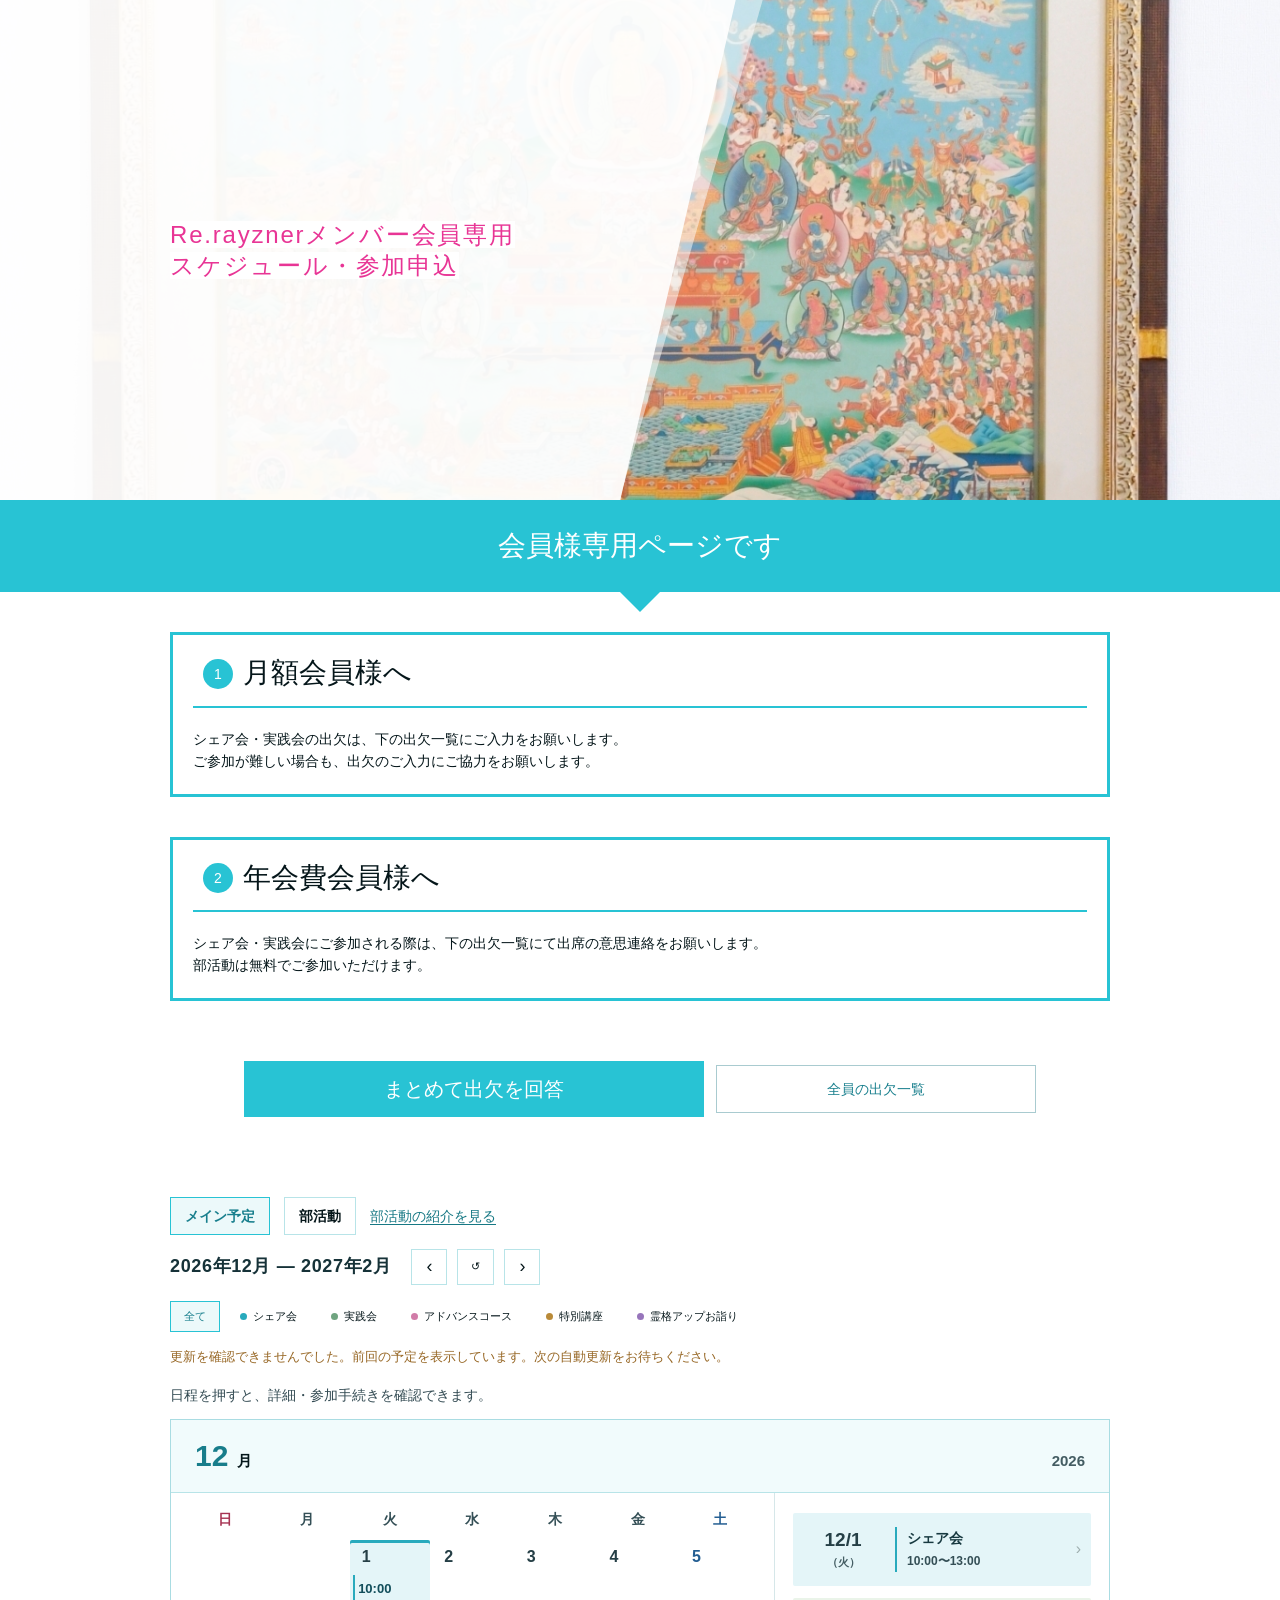
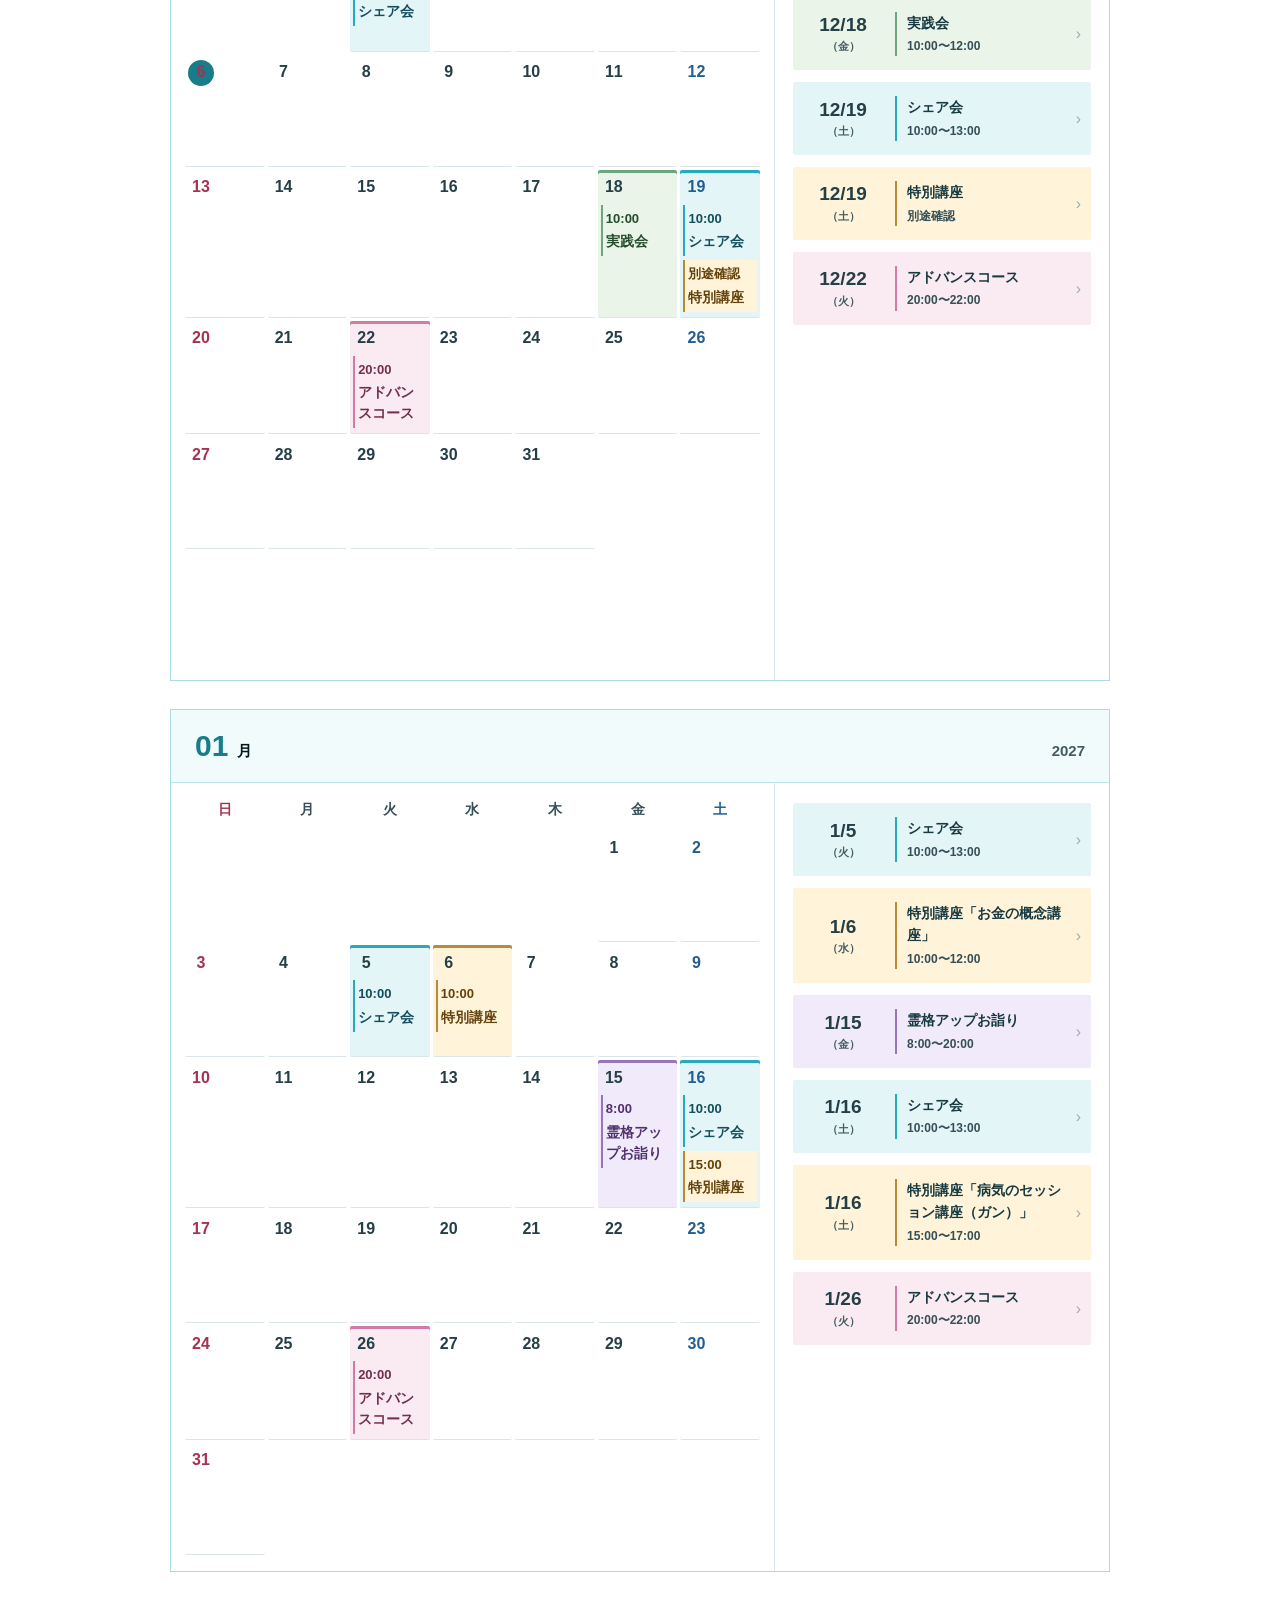
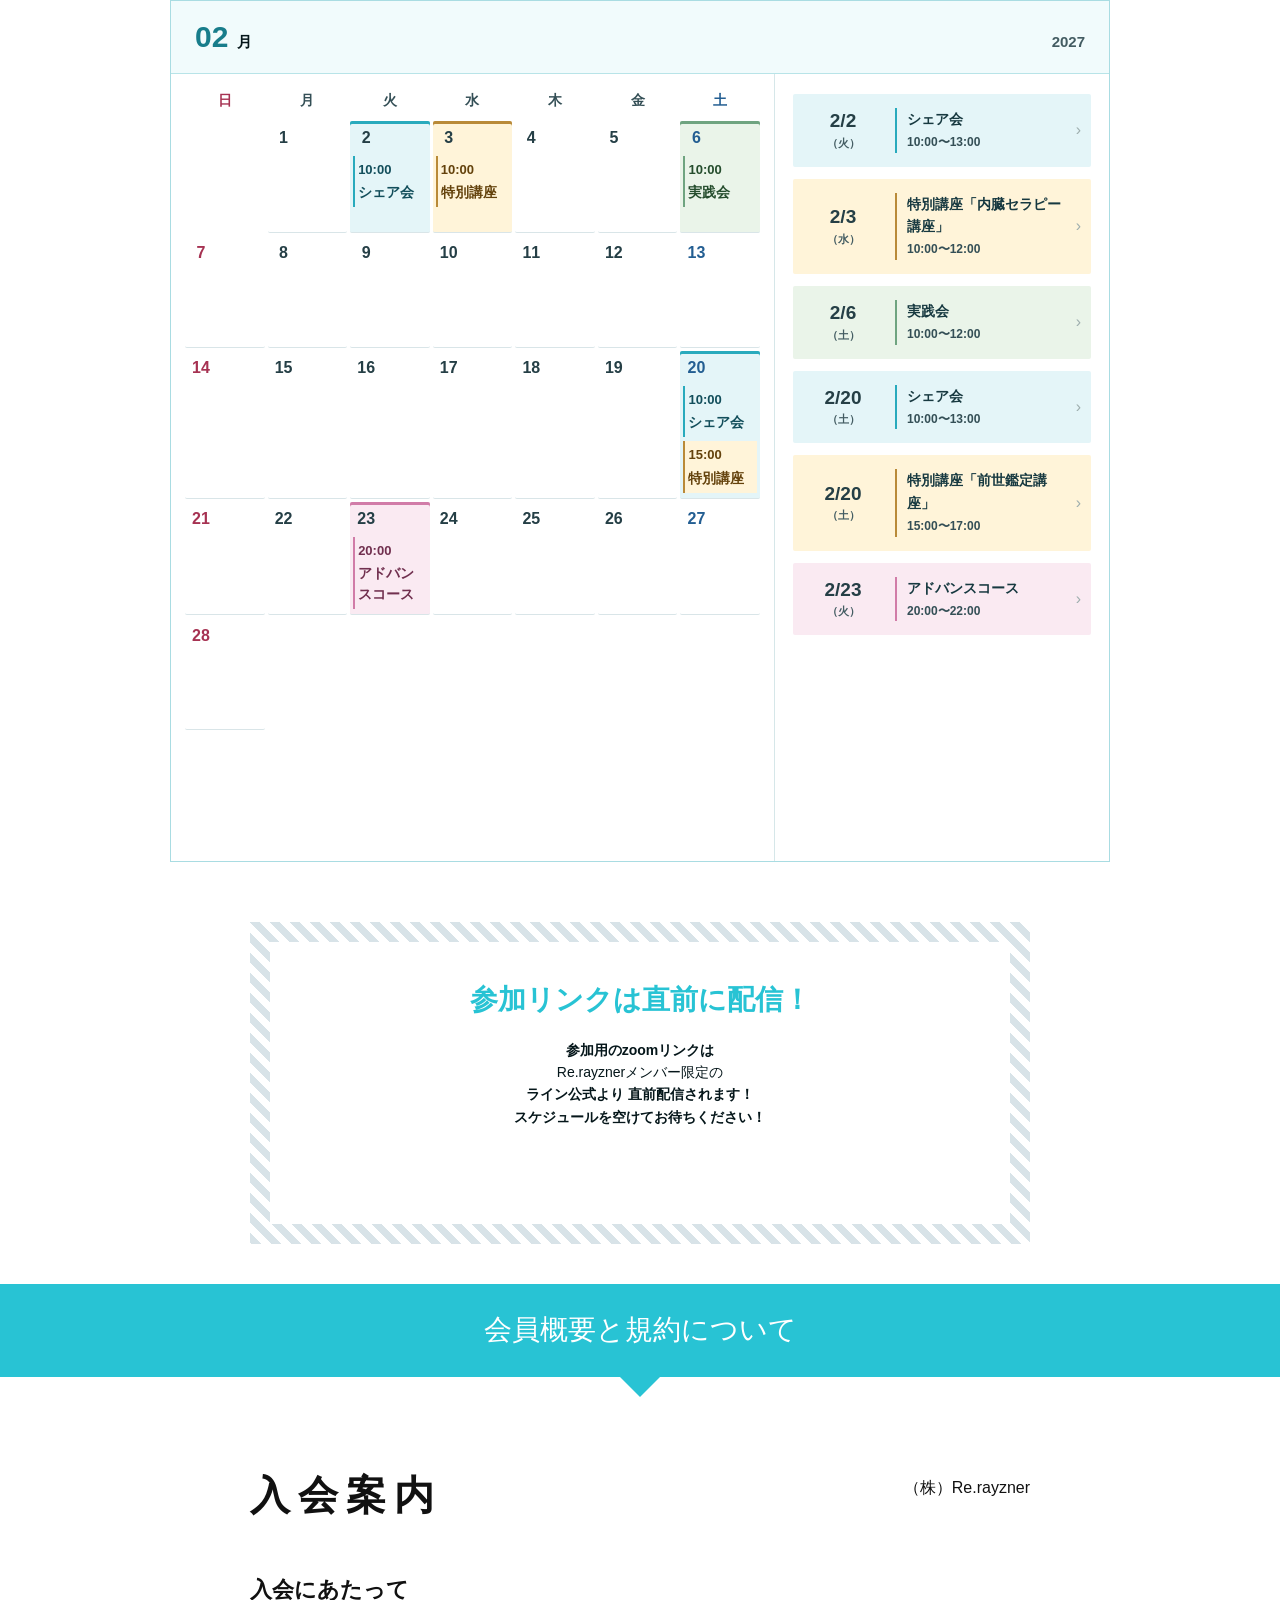
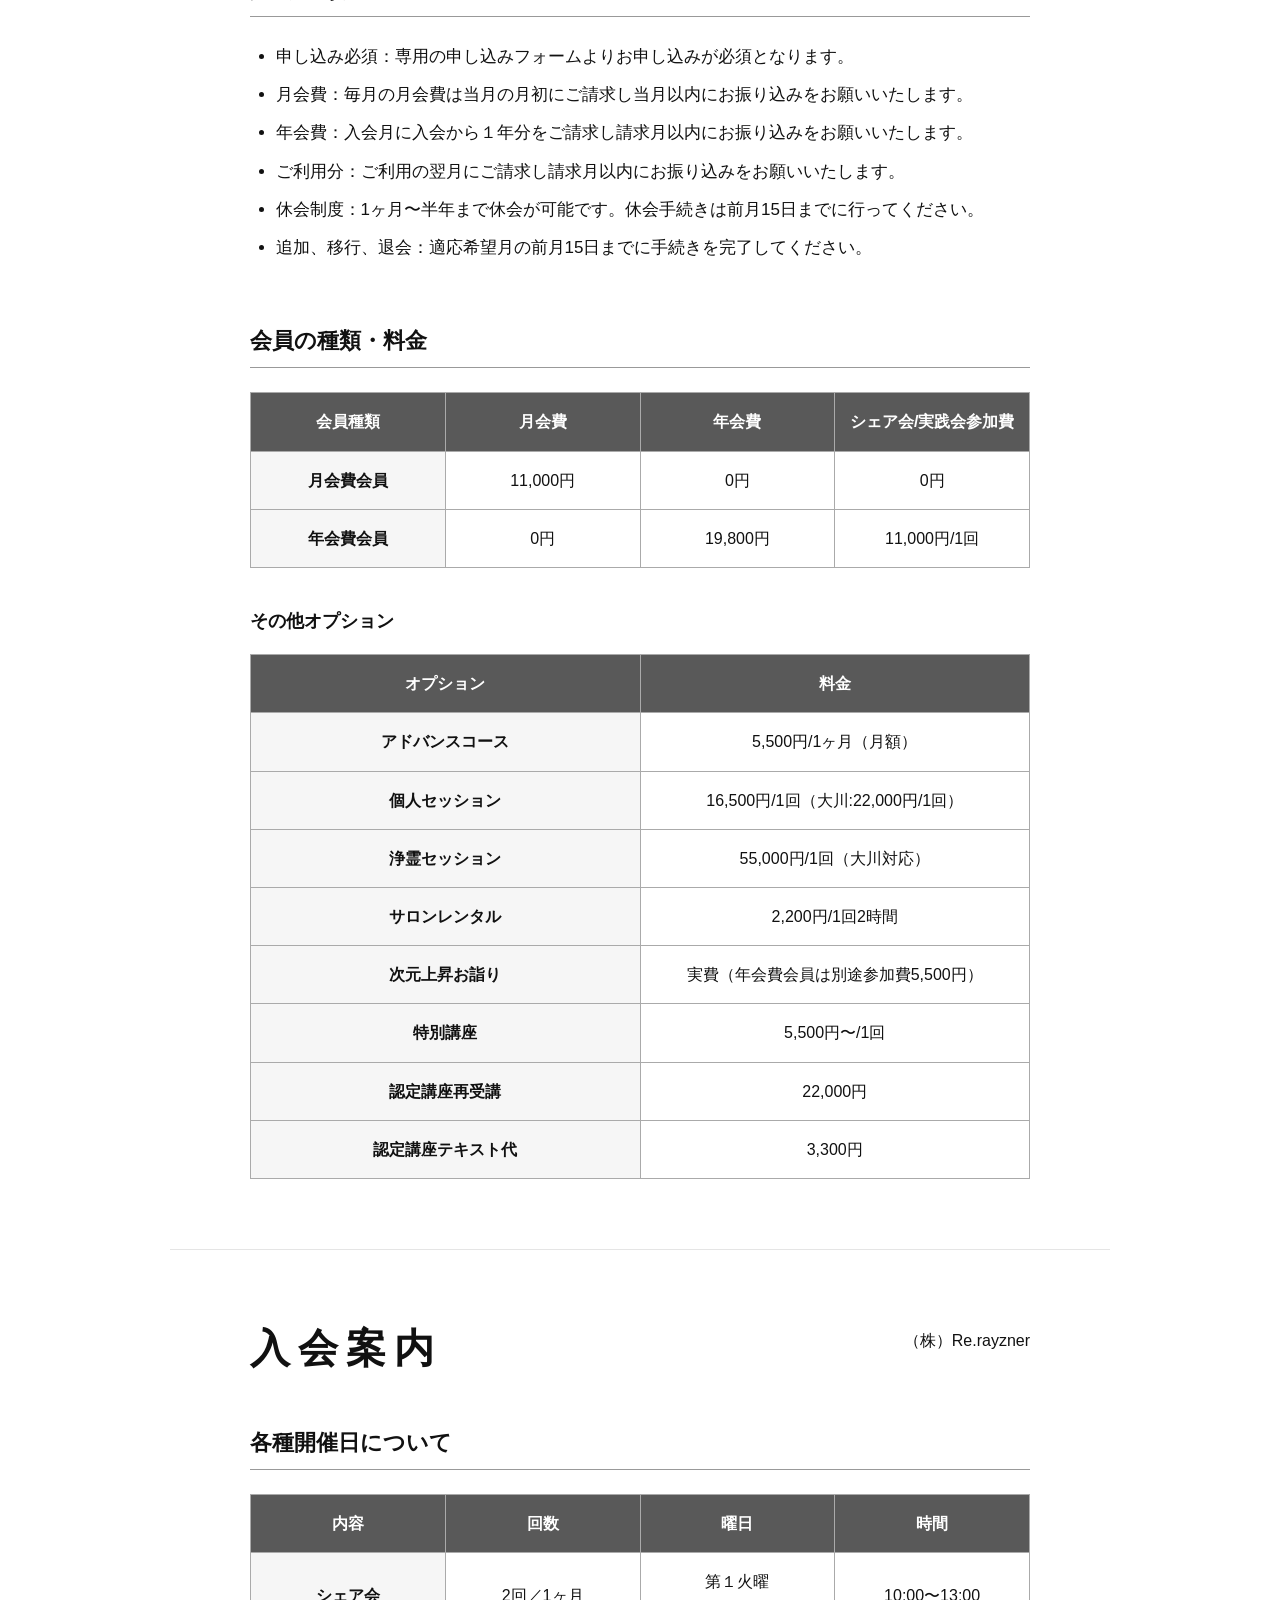
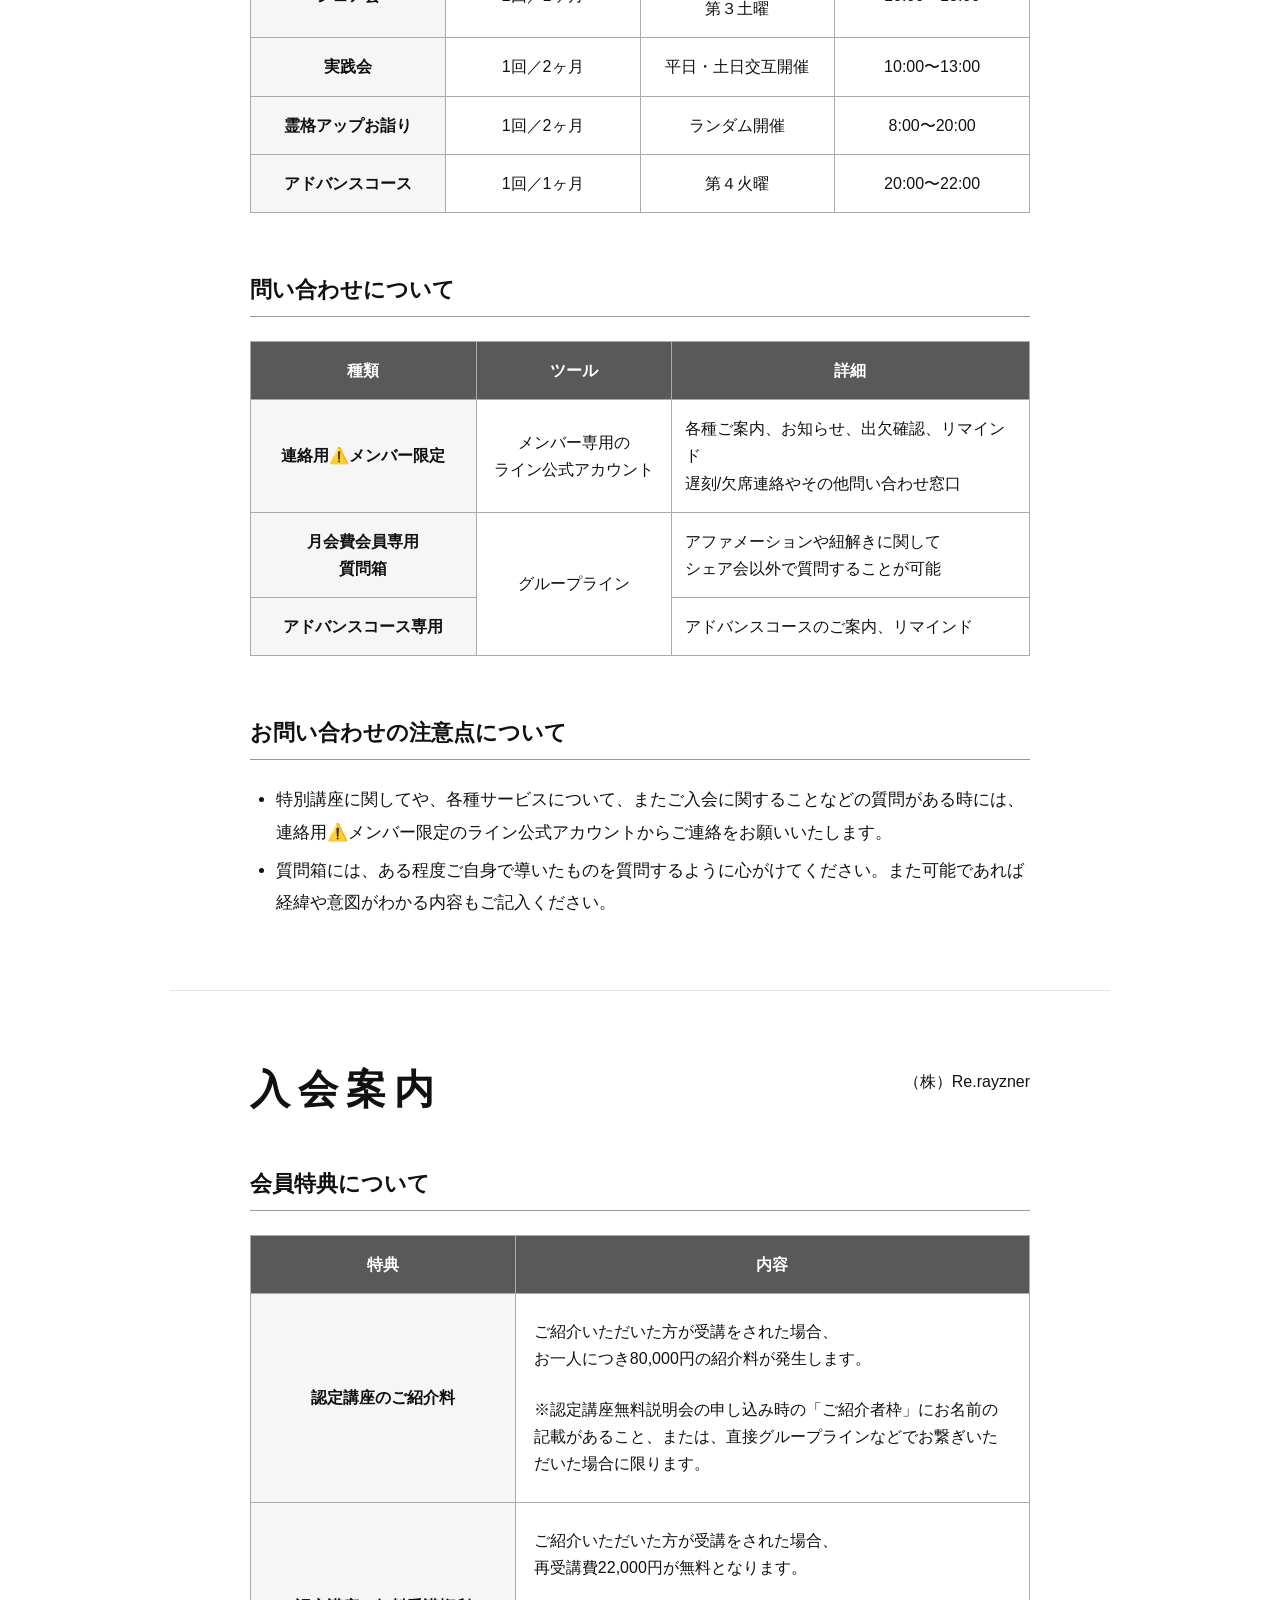
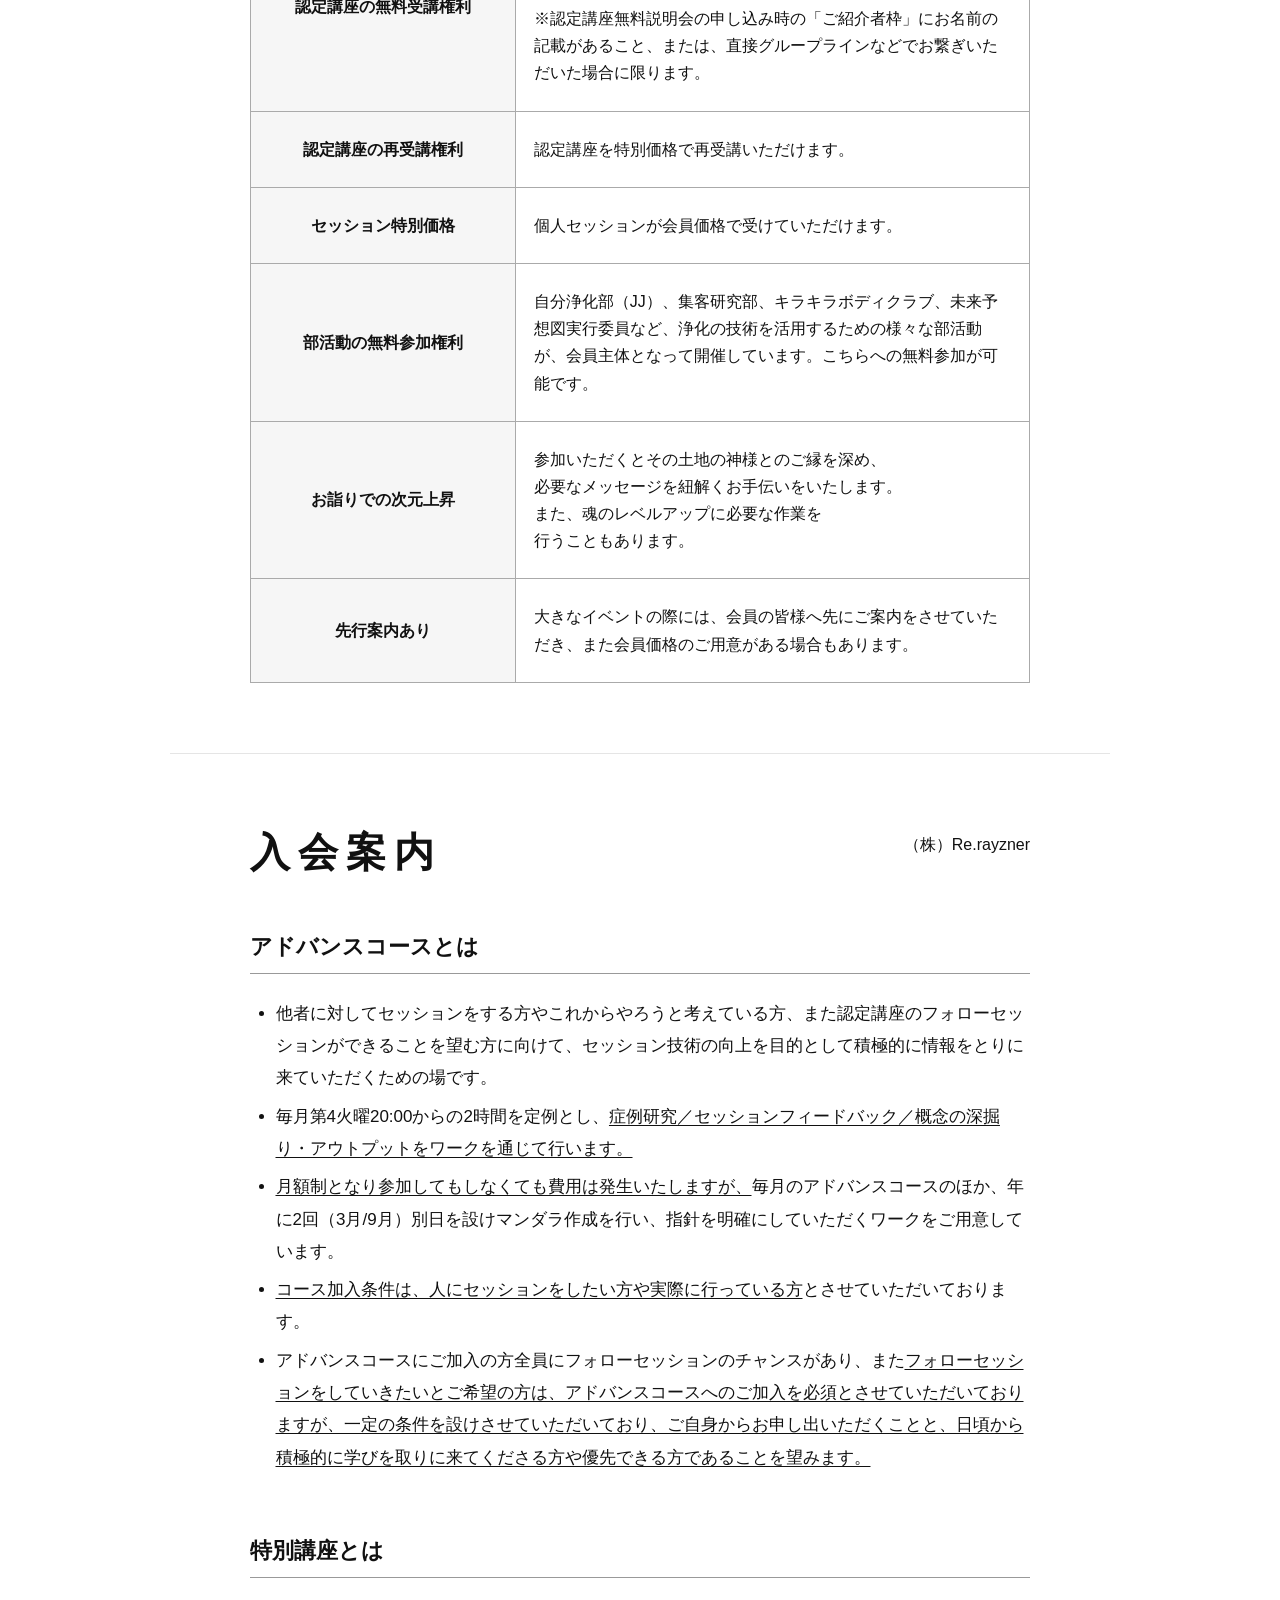
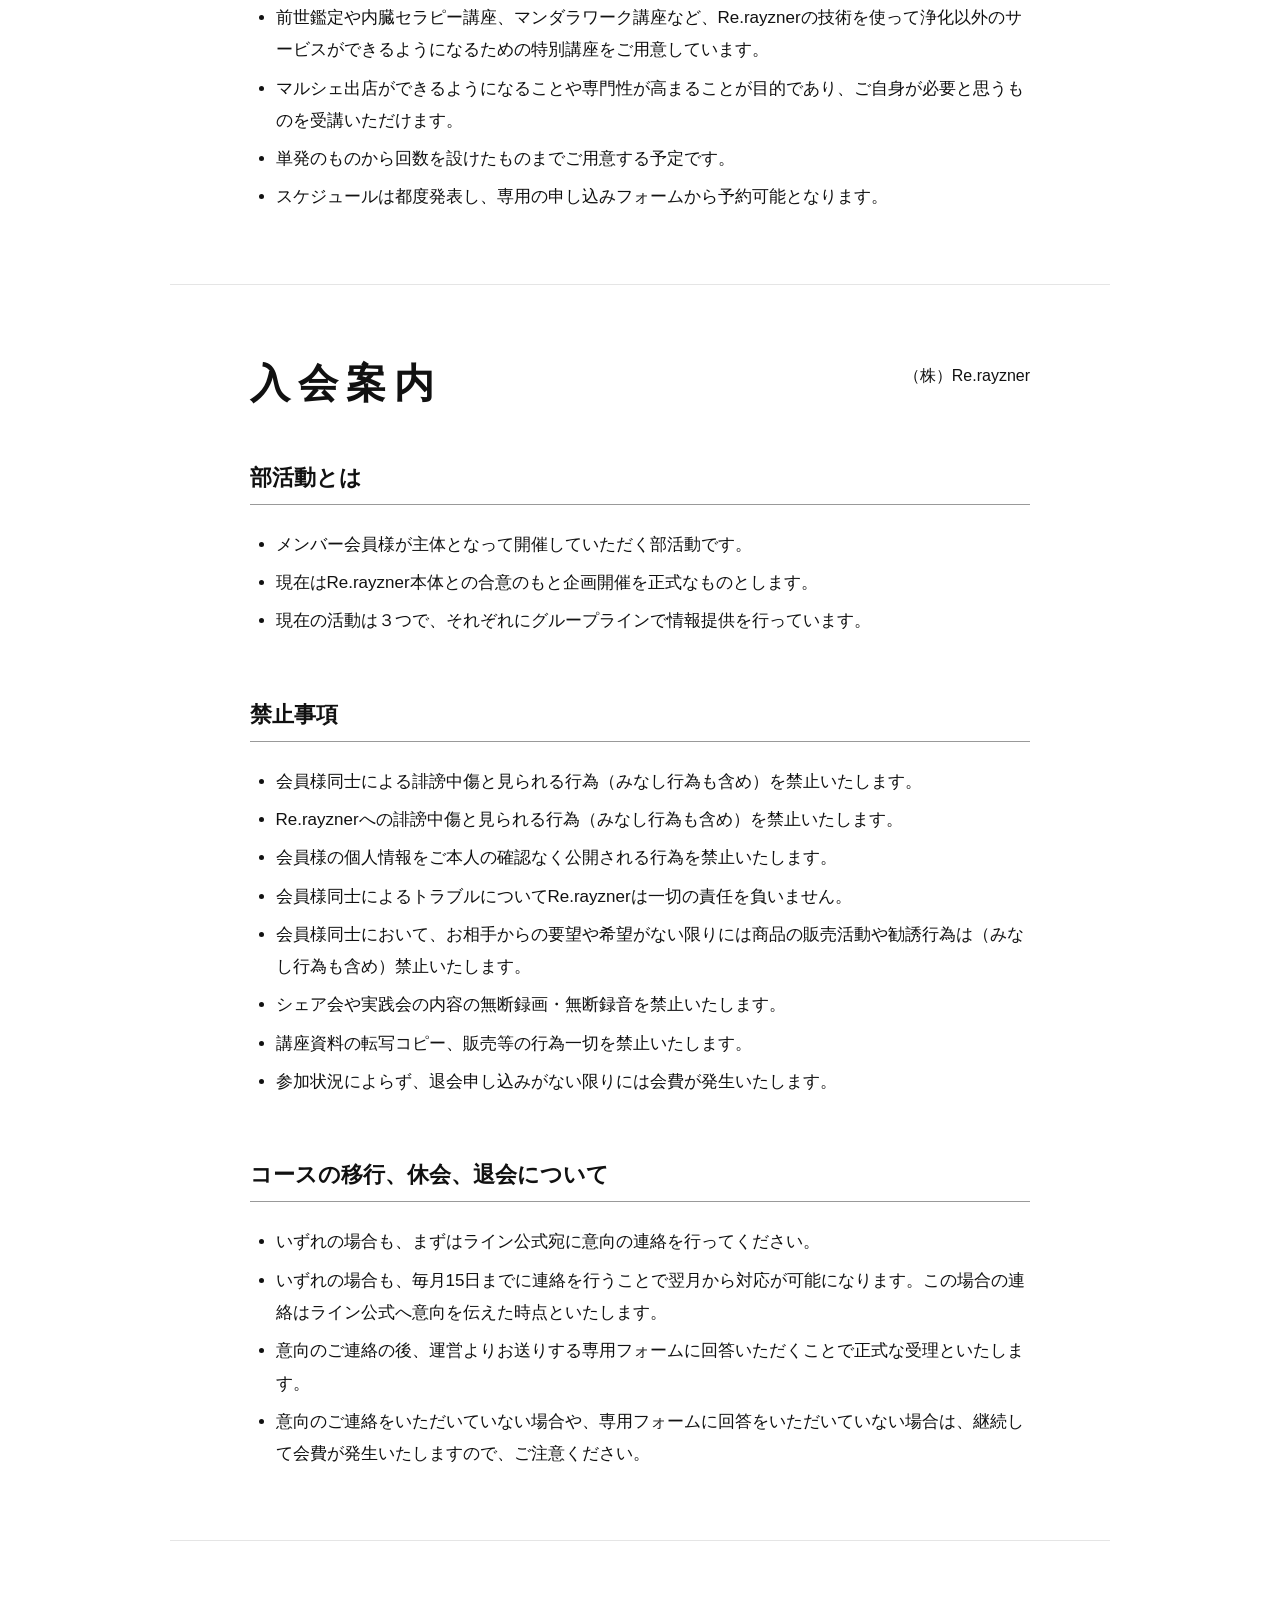
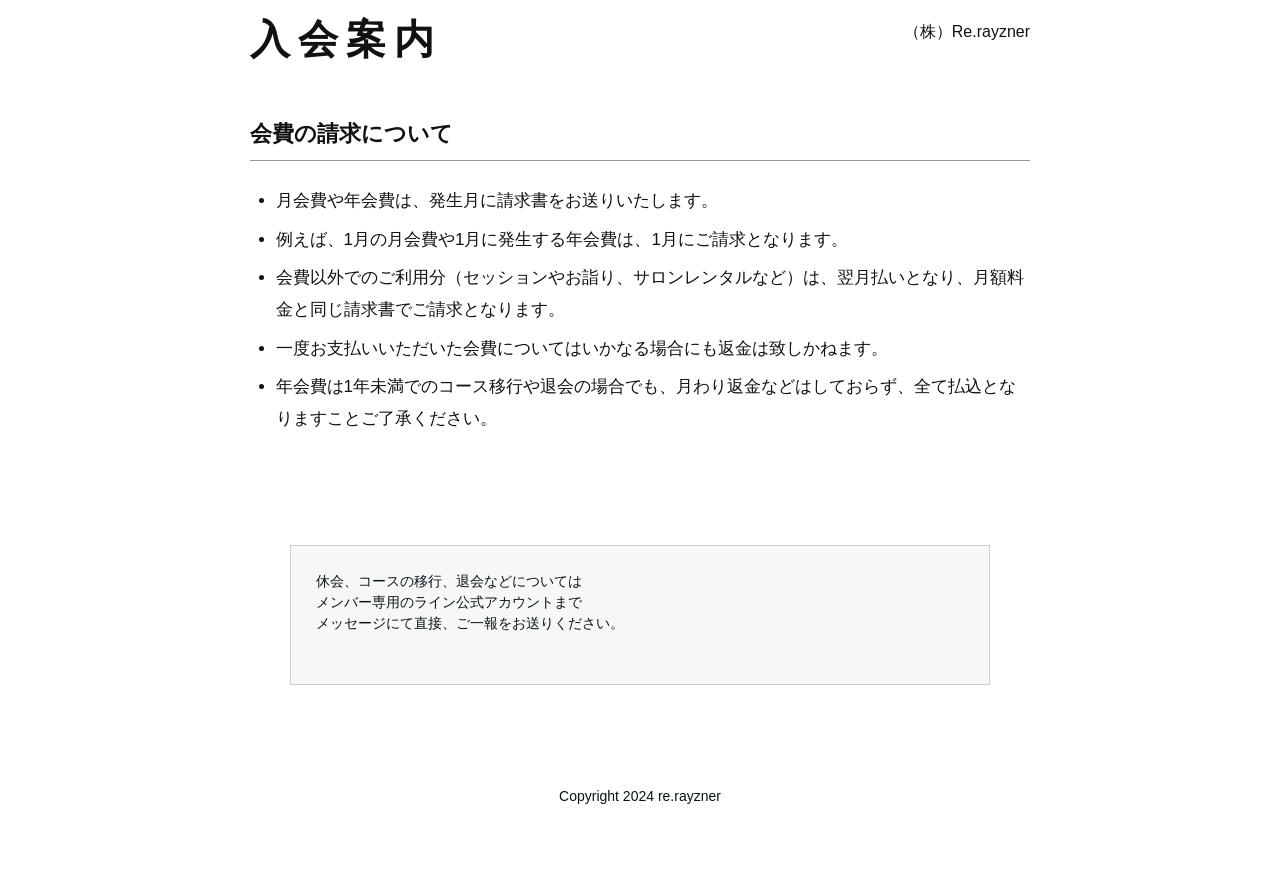
==== index.html @ 94251ae9 "Scope attendance close button to its dialog" ====
<!doctype html>
<html lang="ja">
<head>
<meta charset="utf-8">
<meta name="viewport" content="width=device-width,initial-scale=1">
<meta name="robots" content="noindex,nofollow">
<meta name="referrer" content="no-referrer">
<meta name="description" content="Re.rayznerメンバー会員専用。月間カレンダー、出欠確認、会員概要と規約のご案内。">
<title>Re.rayzner｜スケジュール・参加申込</title>
<link rel="stylesheet" href="style.css?v=20261119-transpose">
<script src="events.js?v=20261119-theme-snapshot" defer></script>
<script src="club-data.js?v=20261109" defer></script>
<script src="calendar.js?v=20261119-actions" defer></script>
<script src="sync.js?v=20261106-sync" defer></script>
<script src="attendance.js?v=20261119-close-fix" defer></script>
<script src="roster.js?v=20261119-transpose" defer></script>
</head>
<body>
<a class="skip-link" href="#calendar">カレンダーへ移動</a>
<header class="hero"><div class="hero-inner"><h1><span>Re.rayznerメンバー会員専用<br>スケジュール・参加申込</span></h1></div></header>
<main>
<section class="heading-band arrow-band"><h2>会員様専用ページです</h2></section>
<section class="instructions content" aria-label="会員種別ごとのご案内">
<article class="instruction"><h3><span class="number">1</span><span>月額会員様へ</span></h3><p>シェア会・実践会の出欠は、下の出欠一覧にご入力をお願いします。<br>ご参加が難しい場合も、出欠のご入力にご協力をお願いします。</p></article>
<article class="instruction"><h3><span class="number">2</span><span>年会費会員様へ</span></h3><p>シェア会・実践会にご参加される際は、下の出欠一覧にて出席の意思連絡をお願いします。<br>部活動は無料でご参加いただけます。</p></article>
</section>
<div class="top-attendance content"><a class="primary primary-large" href="#attendance">まとめて出欠を回答</a><button class="attendance-secondary" id="attendance-roster-open" type="button">全員の出欠一覧</button></div>
<div class="calendar-section content">
<section id="calendar" aria-label="3か月のイベントカレンダー">
<nav class="club-switch" aria-label="予定の種類">
  <button class="filter" type="button" data-schedule-view="main" aria-pressed="true">メイン予定</button>
  <button class="filter" type="button" data-schedule-view="clubs" aria-pressed="false">部活動</button>
  <a href="clubs/">部活動の紹介を見る</a>
</nav>
<p id="club-sync-status" class="club-status" role="status" hidden></p>
<div class="toolbar"><div class="period"><span class="period-label" id="period" aria-live="polite"></span><button class="arrow" id="prev" aria-label="前の3か月">‹</button><button class="reset" id="reset" aria-label="今月に戻る">↺</button><button class="arrow" id="next" aria-label="次の3か月">›</button></div><div class="filters" aria-label="イベントの絞り込み"><button class="filter" data-filter="all" aria-label="すべての予定を表示" aria-pressed="true">全て</button><button class="filter" data-filter="share" aria-pressed="false"><span class="dot" style="--event-color:var(--share)"></span>シェア会</button><button class="filter" data-filter="practice" aria-pressed="false"><span class="dot" style="--event-color:var(--practice)"></span>実践会</button><button class="filter" data-filter="advance" aria-pressed="false"><span class="dot" style="--event-color:var(--advance)"></span>アドバンスコース</button><button class="filter" data-filter="special" aria-pressed="false"><span class="dot" style="--event-color:var(--special)"></span>特別講座</button><button class="filter" data-filter="pilgrimage" aria-pressed="false"><span class="dot" style="--event-color:var(--pilgrimage)"></span>霊格アップお詣り</button></div></div>
<p id="sync-status" class="sync-status" role="status" aria-live="polite" data-state="loading">予定を確認しています…</p>
<p class="calendar-help">日程を押すと、詳細・参加手続きを確認できます。</p><div class="calendars" id="calendars"></div>

</section>
</div>
<dialog class="attendance-modal" id="attendance-roster" aria-labelledby="roster-title">
<header class="attendance-modal-header"><h2 id="roster-title">全員の出欠一覧</h2><button type="button" class="attendance-close" id="roster-close" aria-label="全員の出欠一覧を閉じる">×</button></header>
<div class="roster-content"><p id="roster-status" role="status"></p><p>表示名と出欠は、このページを閲覧する方が確認できます。</p>
<label for="roster-filter">表示する予定</label> <select id="roster-filter"><option value="">すべて</option></select>
<button class="attendance-secondary" id="roster-reload" type="button">最新の一覧に更新</button>
<button class="attendance-secondary" id="roster-answer" type="button">自分の出欠を回答・編集</button>
<p class="roster-legend"><span data-status="参加">○ 参加</span>　<span data-status="不参加">× 不参加</span>　<span data-status="未定">△ 未定</span>　<span data-status="未回答">― 未回答</span></p>
<div class="roster-scroll" tabindex="0" aria-label="出欠一覧。横にスクロールできます"><table id="roster-table"></table></div></div></dialog>
<dialog class="attendance-modal" id="attendance" aria-labelledby="attendance-title">
<header class="attendance-modal-header"><h2 id="attendance-title">出欠連絡</h2><button type="button" class="attendance-close" aria-label="出欠一覧を閉じる">×</button></header>
<section id="attendance-complete" class="attendance-complete" hidden>
<div id="attendance-receipt" class="attendance-receipt">
<span class="attendance-success-icon" aria-hidden="true">✓</span>
<h3 id="attendance-receipt-title" tabindex="-1">回答を保存しました</h3>
<p id="attendance-receipt-count" role="status"></p>
<button class="primary" id="attendance-done" type="button">閉じる</button>
<button class="attendance-secondary" id="attendance-review" type="button">保存した予定を確認</button>
</div>
<div id="attendance-saved-review" class="attendance-saved-review" hidden>
<h3 id="attendance-review-title" tabindex="-1">保存した予定</h3>
<div id="attendance-saved-events"></div>
<div class="attendance-review-actions"><button class="attendance-secondary" id="attendance-review-back" type="button">完了画面に戻る</button><button class="primary" id="attendance-review-close" type="button">閉じる</button></div>
</div>
</section>
<div class="attendance-scroll"><div class="callout-inner attendance-inner">
<p>シェア会・実践会の参加費<br>【月額会員様】無料<br>【年会費会員様】11,000円</p>
<p id="attendance-status" class="attendance-status" role="status" aria-live="polite">出欠の一覧を確認しています…</p>
<form id="attendance-form" hidden>
<label class="attendance-name-label" for="attendance-name">お名前</label><input id="attendance-name" name="name" type="text" maxlength="80" autocomplete="name" required>
<div class="attendance-save-bar"><button class="primary" id="attendance-save" type="submit" disabled>まとめて保存</button><p id="attendance-save-feedback" class="attendance-save-feedback" role="alert" hidden></p></div>
<div id="attendance-events"></div>
</form>
<button class="attendance-text-button" id="attendance-reload" type="button">最新の回答を再読込</button>
<div id="attendance-tools" hidden><p class="attendance-note">この端末で回答を変更できます。別の端末では回答変更用リンクをご利用ください。</p><button class="attendance-text-button" id="attendance-copy-link" type="button">回答変更用リンクをコピー</button><input id="attendance-edit-link" class="attendance-edit-link" type="text" aria-label="ご本人用の回答変更用リンク" readonly hidden></div>
</div></div></dialog>
<section class="callout-section"><div class="stripe-frame"><div class="callout-inner"><h2>参加リンクは直前に配信！</h2><p><strong>参加用のzoomリンクは</strong><br>Re.rayznerメンバー限定の<br><strong>ライン公式より 直前配信されます！</strong><br><strong>スケジュールを空けてお待ちください！</strong></p></div></div></section>
<section class="heading-band arrow-band" id="membership"><h2>会員概要と規約について</h2></section>
<section class="documents content" aria-label="会員概要と規約">
<article class="membership-document" aria-labelledby="doc-1-title">
<header class="document-header"><h2 id="doc-1-title">入会案内</h2><p>（株）Re.rayzner</p></header>
<section><h3>入会にあたって</h3><ul>
<li>申し込み必須：専用の申し込みフォームよりお申し込みが必須となります。</li>
<li>月会費：毎月の月会費は当月の月初にご請求し当月以内にお振り込みをお願いいたします。</li>
<li>年会費：入会月に入会から１年分をご請求し請求月以内にお振り込みをお願いいたします。</li>
<li>ご利用分：ご利用の翌月にご請求し請求月以内にお振り込みをお願いいたします。</li>
<li>休会制度：1ヶ月〜半年まで休会が可能です。休会手続きは前月15日までに行ってください。</li>
<li>追加、移行、退会：適応希望月の前月15日までに手続きを完了してください。</li>
</ul></section>
<section><h3>会員の種類・料金</h3>
<table class="membership-table fee-table"><thead><tr><th scope="col">会員種類</th><th scope="col">月会費</th><th scope="col">年会費</th><th scope="col">シェア会/実践会参加費</th></tr></thead><tbody>
<tr><th scope="row">月会費会員</th><td>11,000円</td><td>0円</td><td>0円</td></tr>
<tr><th scope="row">年会費会員</th><td>0円</td><td>19,800円</td><td>11,000円/1回</td></tr>
</tbody></table>
<h4>その他オプション</h4>
<table class="membership-table"><thead><tr><th scope="col">オプション</th><th scope="col">料金</th></tr></thead><tbody>
<tr><th scope="row">アドバンスコース</th><td>5,500円/1ヶ月（月額）</td></tr>
<tr><th scope="row">個人セッション</th><td>16,500円/1回（大川:22,000円/1回）</td></tr>
<tr><th scope="row">浄霊セッション</th><td>55,000円/1回（大川対応）</td></tr>
<tr><th scope="row">サロンレンタル</th><td>2,200円/1回2時間</td></tr>
<tr><th scope="row">次元上昇お詣り</th><td>実費（年会費会員は別途参加費5,500円）</td></tr>
<tr><th scope="row">特別講座</th><td>5,500円〜/1回</td></tr>
<tr><th scope="row">認定講座再受講</th><td>22,000円</td></tr>
<tr><th scope="row">認定講座テキスト代</th><td>3,300円</td></tr>
</tbody></table></section>
</article>
<article class="membership-document" aria-labelledby="doc-2-title">
<header class="document-header"><h2 id="doc-2-title">入会案内</h2><p>（株）Re.rayzner</p></header>
<section><h3>各種開催日について</h3>
<table class="membership-table schedule-table"><thead><tr><th scope="col">内容</th><th scope="col">回数</th><th scope="col">曜日</th><th scope="col">時間</th></tr></thead><tbody>
<tr><th scope="row">シェア会</th><td>2回／1ヶ月</td><td>第１火曜<br>第３土曜</td><td>10:00〜13:00</td></tr>
<tr><th scope="row">実践会</th><td>1回／2ヶ月</td><td>平日・土日交互開催</td><td>10:00〜13:00</td></tr>
<tr><th scope="row">霊格アップお詣り</th><td>1回／2ヶ月</td><td>ランダム開催</td><td>8:00〜20:00</td></tr>
<tr><th scope="row">アドバンスコース</th><td>1回／1ヶ月</td><td>第４火曜</td><td>20:00〜22:00</td></tr>
</tbody></table></section>
<section><h3>問い合わせについて</h3>
<table class="membership-table contact-table"><thead><tr><th scope="col">種類</th><th scope="col">ツール</th><th scope="col">詳細</th></tr></thead><tbody>
<tr><th scope="row">連絡用⚠️メンバー限定</th><td>メンバー専用の<br>ライン公式アカウント</td><td>各種ご案内、お知らせ、出欠確認、リマインド<br>遅刻/欠席連絡やその他問い合わせ窓口</td></tr>
<tr><th scope="row">月会費会員専用<br>質問箱</th><td rowspan="2">グループライン</td><td>アファメーションや紐解きに関して<br>シェア会以外で質問することが可能</td></tr>
<tr><th scope="row">アドバンスコース専用</th><td>アドバンスコースのご案内、リマインド</td></tr>
</tbody></table></section>
<section><h3>お問い合わせの注意点について</h3><ul>
<li>特別講座に関してや、各種サービスについて、またご入会に関することなどの質問がある時には、連絡用⚠️メンバー限定のライン公式アカウントからご連絡をお願いいたします。</li>
<li>質問箱には、ある程度ご自身で導いたものを質問するように心がけてください。また可能であれば経緯や意図がわかる内容もご記入ください。</li>
</ul></section>
</article>
<article class="membership-document" aria-labelledby="doc-3-title">
<header class="document-header"><h2 id="doc-3-title">入会案内</h2><p>（株）Re.rayzner</p></header>
<section><h3>会員特典について</h3>
<table class="membership-table benefits-table"><thead><tr><th scope="col">特典</th><th scope="col">内容</th></tr></thead><tbody>
<tr><th scope="row">認定講座のご紹介料</th><td><p>ご紹介いただいた方が受講をされた場合、<br>お一人につき80,000円の紹介料が発生します。</p><p>※認定講座無料説明会の申し込み時の「ご紹介者枠」にお名前の記載があること、または、直接グループラインなどでお繋ぎいただいた場合に限ります。</p></td></tr>
<tr><th scope="row">認定講座の無料受講権利</th><td><p>ご紹介いただいた方が受講をされた場合、<br>再受講費22,000円が無料となります。</p><p>※認定講座無料説明会の申し込み時の「ご紹介者枠」にお名前の記載があること、または、直接グループラインなどでお繋ぎいただいた場合に限ります。</p></td></tr>
<tr><th scope="row">認定講座の再受講権利</th><td>認定講座を特別価格で再受講いただけます。</td></tr>
<tr><th scope="row">セッション特別価格</th><td>個人セッションが会員価格で受けていただけます。</td></tr>
<tr><th scope="row">部活動の無料参加権利</th><td>自分浄化部（JJ）、集客研究部、キラキラボディクラブ、未来予想図実行委員など、浄化の技術を活用するための様々な部活動が、会員主体となって開催しています。こちらへの無料参加が可能です。</td></tr>
<tr><th scope="row">お詣りでの次元上昇</th><td>参加いただくとその土地の神様とのご縁を深め、<br>必要なメッセージを紐解くお手伝いをいたします。<br>また、魂のレベルアップに必要な作業を<br>行うこともあります。</td></tr>
<tr><th scope="row">先行案内あり</th><td>大きなイベントの際には、会員の皆様へ先にご案内をさせていただき、また会員価格のご用意がある場合もあります。</td></tr>
</tbody></table></section>
</article>
<article class="membership-document" aria-labelledby="doc-4-title">
<header class="document-header"><h2 id="doc-4-title">入会案内</h2><p>（株）Re.rayzner</p></header>
<section><h3>アドバンスコースとは</h3><ul>
<li>他者に対してセッションをする方やこれからやろうと考えている方、また認定講座のフォローセッションができることを望む方に向けて、セッション技術の向上を目的として積極的に情報をとりに来ていただくための場です。</li>
<li>毎月第4火曜20:00からの2時間を定例とし、<u>症例研究／セッションフィードバック／概念の深掘り・アウトプットをワークを通じて行います。</u></li>
<li><u>月額制となり参加してもしなくても費用は発生いたしますが、</u>毎月のアドバンスコースのほか、年に2回（3月/9月）別日を設けマンダラ作成を行い、指針を明確にしていただくワークをご用意しています。</li>
<li><u>コース加入条件は、人にセッションをしたい方や実際に行っている方</u>とさせていただいております。</li>
<li>アドバンスコースにご加入の方全員にフォローセッションのチャンスがあり、また<u>フォローセッションをしていきたいとご希望の方は、アドバンスコースへのご加入を必須とさせていただいておりますが、一定の条件を設けさせていただいており、ご自身からお申し出いただくことと、日頃から積極的に学びを取りに来てくださる方や優先できる方であることを望みます。</u></li>
</ul></section>
<section><h3>特別講座とは</h3><ul>
<li>前世鑑定や内臓セラピー講座、マンダラワーク講座など、Re.rayznerの技術を使って浄化以外のサービスができるようになるための特別講座をご用意しています。</li>
<li>マルシェ出店ができるようになることや専門性が高まることが目的であり、ご自身が必要と思うものを受講いただけます。</li>
<li>単発のものから回数を設けたものまでご用意する予定です。</li>
<li>スケジュールは都度発表し、専用の申し込みフォームから予約可能となります。</li>
</ul></section>
</article>
<article class="membership-document" aria-labelledby="doc-5-title">
<header class="document-header"><h2 id="doc-5-title">入会案内</h2><p>（株）Re.rayzner</p></header>
<section><h3>部活動とは</h3><ul>
<li>メンバー会員様が主体となって開催していただく部活動です。</li>
<li>現在はRe.rayzner本体との合意のもと企画開催を正式なものとします。</li>
<li>現在の活動は３つで、それぞれにグループラインで情報提供を行っています。</li>
</ul></section>
<section><h3>禁止事項</h3><ul>
<li>会員様同士による誹謗中傷と見られる行為（みなし行為も含め）を禁止いたします。</li>
<li>Re.rayznerへの誹謗中傷と見られる行為（みなし行為も含め）を禁止いたします。</li>
<li>会員様の個人情報をご本人の確認なく公開される行為を禁止いたします。</li>
<li>会員様同士によるトラブルについてRe.rayznerは一切の責任を負いません。</li>
<li>会員様同士において、お相手からの要望や希望がない限りには商品の販売活動や勧誘行為は（みなし行為も含め）禁止いたします。</li>
<li>シェア会や実践会の内容の無断録画・無断録音を禁止いたします。</li>
<li>講座資料の転写コピー、販売等の行為一切を禁止いたします。</li>
<li>参加状況によらず、退会申し込みがない限りには会費が発生いたします。</li>
</ul></section>
<section><h3>コースの移行、休会、退会について</h3><ul>
<li>いずれの場合も、まずはライン公式宛に意向の連絡を行ってください。</li>
<li>いずれの場合も、毎月15日までに連絡を行うことで翌月から対応が可能になります。この場合の連絡はライン公式へ意向を伝えた時点といたします。</li>
<li>意向のご連絡の後、運営よりお送りする専用フォームに回答いただくことで正式な受理といたします。</li>
<li>意向のご連絡をいただいていない場合や、専用フォームに回答をいただいていない場合は、継続して会費が発生いたしますので、ご注意ください。</li>
</ul></section>
</article>
<article class="membership-document" aria-labelledby="doc-6-title">
<header class="document-header"><h2 id="doc-6-title">入会案内</h2><p>（株）Re.rayzner</p></header>
<section><h3>会費の請求について</h3><ul>
<li>月会費や年会費は、発生月に請求書をお送りいたします。</li>
<li>例えば、1月の月会費や1月に発生する年会費は、1月にご請求となります。</li>
<li>会費以外でのご利用分（セッションやお詣り、サロンレンタルなど）は、翌月払いとなり、月額料金と同じ請求書でご請求となります。</li>
<li>一度お支払いいただいた会費についてはいかなる場合にも返金は致しかねます。</li>
<li>年会費は1年未満でのコース移行や退会の場合でも、月わり返金などはしておらず、全て払込となりますことご了承ください。</li>
</ul></section>
</article>
</section>
<section class="contact-section"><div class="contact-note">休会、コースの移行、退会などについては<br>メンバー専用のライン公式アカウントまで<br>メッセージにて直接、ご一報をお送りください。</div></section>
</main>
<footer>Copyright 2024 re.rayzner</footer>
<dialog class="modal" id="details" aria-labelledby="detail-title"><button class="close" aria-label="詳細を閉じる">×</button><h2 id="detail-title"></h2><p id="detail-date"></p><p id="detail-time"></p><p id="detail-advance-join" hidden><a href="https://line.me/R/ti/p/@328vqpyy" target="_blank" rel="noopener noreferrer">加入希望者はLINEから連絡</a></p><p id="detail-participation">参加用のzoomリンクは<br>Re.rayznerメンバー限定の<br>ライン公式より 直前配信されます！</p><a class="primary" href="#attendance">出欠を回答</a><div id="detail-application" hidden><iframe class="application-frame" id="application-frame" title="参加申し込みフォーム" referrerpolicy="no-referrer"></iframe><a class="application-link" id="application-link" target="_blank" rel="noopener noreferrer">フォームを別のタブで開く</a></div></dialog>
</body>
</html>
---- style.css ----
/* 元ページの構成・寸法に合わせた独立実装。外部テンプレート・有料Webフォントには依存しない。 */
:root{--ink:#05161a;--muted:#708185;--teal:#28c3d4;--line:#d8e3e8;--paper:#fff;--share:#28aabd;--practice:#6fa480;--advance:#d17ca8}
*{box-sizing:border-box}html{scroll-behavior:auto}body{margin:0;background:#fff;color:var(--ink);font:14px/1.6 "Hiragino Kaku Gothic ProN","Hiragino Sans",Meiryo,sans-serif}h1,h2,h3,p,figure{margin:0}button,a{-webkit-tap-highlight-color:transparent}button{font:inherit;color:inherit;cursor:pointer}button:focus-visible,a:focus-visible{outline:3px solid #dd388b;outline-offset:4px}.content{width:min(940px,calc(100% - 40px));margin-inline:auto}.skip-link{position:absolute;left:12px;top:-80px;z-index:10;background:white;padding:12px}.skip-link:focus{top:12px}
.hero{height:500px;position:relative;isolation:isolate;overflow:hidden;background:url('assets/hero.jpg') center/cover no-repeat}.hero::before,.hero::after{content:"";position:absolute;top:0;width:100%;height:100%;transform-origin:right center}.hero::before{left:-47%;background:rgba(255,255,255,.9);transform:skew(-13deg);z-index:-1}.hero::after{left:-46%;background:rgba(255,255,255,.5);transform:skew(-16deg);z-index:-2}.hero-inner{width:min(940px,calc(100% - 40px));height:100%;margin:auto;display:flex;align-items:center}.hero h1{font-size:24px;line-height:1.3;font-weight:400;color:#e83595}.hero h1{letter-spacing:1.8px}.hero h1 span{background:#fff}.heading-band{background:var(--teal);color:white;text-align:center;position:relative;padding:28px 20px}.heading-band h2{font-weight:400;font-size:28px;line-height:1.3}.arrow-band::after{content:"";position:absolute;left:50%;bottom:-20px;transform:translateX(-50%);border:20px solid transparent;border-bottom:0;border-top-color:var(--teal);z-index:1}
.instructions{padding-block:40px}.instruction{border:3px solid var(--teal);padding:20px 20px 1px}.instruction+.instruction{margin-top:40px}.instruction h3{display:flex;align-items:center;gap:10px;border-bottom:2px solid var(--teal);padding:0 10px 14px;margin-bottom:20px;font-size:28px;font-weight:400;line-height:1.3}.number{width:30px;height:30px;background:var(--teal);color:#fff;border-radius:50%;font-size:14px;line-height:30px;text-align:center;flex-shrink:0}.instruction p{margin-bottom:20px}.top-attendance{text-align:center;padding:20px 0}.primary{display:inline-block;width:330px;max-width:100%;background:var(--teal);color:#fff;text-decoration:none;text-align:center;padding:12.8px 6.4px;font-size:16px;line-height:1.2;border:0;border-radius:0}.primary:hover{filter:brightness(.93)}.primary-large{width:460px;padding:16px 8px;font-size:20px}.calendar-section{padding-block:60px 20px}.sample-banner{font-size:12px;line-height:1.7;background:#f1f8f9;color:#577981;border-left:3px solid var(--teal);padding:10px 14px;margin:0 0 22px}
.toolbar{display:flex;justify-content:space-between;align-items:center;gap:16px;flex-wrap:wrap;margin-bottom:20px}.period{display:flex;align-items:center;gap:10px}.period-label{font-family:Georgia,serif;font-size:21px;letter-spacing:.035em;margin-right:10px;min-width:209px}.arrow,.reset{background:white;border:1px solid var(--line);border-radius:8px;min-width:36px;height:36px}.arrow{font-size:18px}.reset{font-size:11px;padding:0 13px}.filters{display:flex;gap:6px;flex-wrap:wrap}.filter{border:1px solid transparent;border-radius:20px;background:transparent;padding:6px 13px;font-size:11px;display:flex;align-items:center;gap:6px}.filter[aria-pressed=true]{background:white;border-color:#a7c4c2}.dot{display:inline-block;width:7px;height:7px;border-radius:50%;background:var(--event-color,var(--teal));flex-shrink:0}
.calendars{display:grid;grid-template-columns:repeat(3,minmax(0,1fr));gap:18px}.month{background:#fff;border:1px solid var(--line);border-radius:12px;overflow:hidden;box-shadow:0 3px 10px #263f4203}.month-title{padding:18px 20px 15px;display:flex;align-items:baseline;gap:8px;border-bottom:1px solid #edf1ee}.month-number{font-family:Georgia,serif;font-size:34px;line-height:1.2}.month-unit{font-size:13px}.month-year{color:var(--muted);font-family:Georgia,serif;font-size:13px;margin-left:auto}.current-badge{font-size:9px;color:var(--teal);background:#eaf6f4;padding:2px 8px;border-radius:12px;margin-left:4px}.grid{display:grid;grid-template-columns:repeat(7,minmax(0,1fr));padding:0 12px}.weekday{text-align:center;font-size:10px;padding:12px 0 7px;color:#8a999a}.sun{color:#bd7b82}.sat{color:#6a8da6}.day{height:43px;display:flex;align-items:center;flex-direction:column;position:relative;line-height:1.3;border:0;background:transparent;padding:5px 0 2px;border-radius:6px;font-size:12px}.day[disabled]{cursor:default}.day.event:hover{background:#eaf5f3}.date{height:22px;width:22px;display:grid;place-items:center;border-radius:50%}.today .date{background:var(--ink);color:white}.day-dots{display:flex;gap:3px;min-height:7px;margin-top:3px}.day-dots .dot{width:5px;height:5px}.agenda{margin:10px 18px 0;border-top:1px solid var(--line);min-height:194px;padding:8px 0 13px}.event-row{width:100%;display:flex;gap:12px;text-align:left;align-items:center;border:0;background:transparent;border-radius:6px;padding:10px 0;line-height:1.6}.event-row:hover{background:#f5f9f7}.event-date{font-family:Georgia,serif;font-size:20px;width:28px;text-align:center;flex-shrink:0}.event-date small{display:block;font-family:inherit;font-size:9px;color:var(--muted);line-height:1}.event-copy{padding-left:10px;border-left:2px solid var(--event-color);min-width:0;flex:1}.event-name{font-size:12px;font-weight:500;display:block}.event-time{font-size:10px;color:var(--muted)}.chevron{color:#9eaeae;font-size:16px}.empty{font-size:12px;color:var(--muted);padding:18px 0}.calendar-foot{display:flex;justify-content:space-between;gap:16px;color:var(--muted);font-size:10px;margin:12px 0 0}
.modal{border:1px solid var(--line);border-radius:16px;padding:28px;width:min(420px,calc(100% - 32px));color:var(--ink);box-shadow:0 20px 80px #183a3d22}.modal::backdrop{background:#183a3d55;backdrop-filter:blur(3px)}.modal h2{font-size:24px;font-weight:500;margin:6px 0 18px}.modal p{font-size:13px}.modal .close{float:right;border:0;background:#f0f5f3;border-radius:50%;width:32px;height:32px;font-size:20px}.modal .sample-note{font-size:11px;color:var(--muted);margin:20px 0 0}.modal .primary{margin-top:10px;width:100%}

/* カレンダーも元ページの水色・角型の枠に統一 */
.month{border-color:#a9dce2;border-radius:0;box-shadow:none}.month-title{background:#f1fbfc;border-bottom:1px solid #b8e4e8}.month-number{font-family:inherit;font-size:30px;color:var(--teal)}.month-year,.period-label,.event-date{font-family:inherit}.month-year{color:#6c878d}.current-badge{background:white;color:#188da0}.arrow,.reset{border-radius:0;border-color:#b8e4e8}.filter{border-radius:0}.filter[aria-pressed=true]{background:#ecf9fa;border-color:var(--teal);color:#187f8d}.grid{grid-template-rows:36px repeat(6,43px)}.day.event:hover{background:#e8f8fa}.today .date{background:var(--teal)}.agenda{min-height:194px}.event-name{font-weight:400}.event-row{border-radius:0}.event-row:hover{background:#f0fafb}.period-label{font-size:18px;min-width:0}.modal{border-radius:0}.modal h2{color:#1895a4}.modal .section-tag{color:#60858b;font-size:11px}.modal .primary{width:100%}
.callout-section{padding:40px 20px}.stripe-frame{width:min(780px,100%);margin:auto;padding:20px;background:#fff linear-gradient(45deg,#d8e3e8 25%,transparent 25%,transparent 50%,#d8e3e8 50%,#d8e3e8 75%,transparent 75%);background-size:20px 20px}.callout-inner{background:white;text-align:center;padding:40px 40px 60px}.callout-inner h2{color:var(--teal);font-size:28px;font-weight:700;line-height:1.3;margin-bottom:20px}.callout-inner p{margin-bottom:36px}.callout-section+.callout-section .callout-inner{padding-bottom:40px}.callout-section+.callout-section .callout-inner p{margin-bottom:0}.documents{padding-top:20px}.document{padding-block:20px}.document img{display:block;width:100%;height:auto}.contact-section{padding:40px 20px 20px}.contact-note{width:min(700px,100%);margin:auto;border:1px solid #ccc;background:#f7f7f7;padding:25px;min-height:140px;line-height:1.5}footer{text-align:center;padding:80px 20px;font-size:14px;line-height:1.6}
@media(max-width:950px){.calendars{gap:10px}.month-title{padding:16px 14px}.grid{padding:0 6px}.agenda{margin-inline:12px}.filters{gap:1px}.filter{padding:6px 10px}.toolbar{gap:14px}}
@media(max-width:700px){.content,.hero-inner{width:calc(100% - 20px)}.hero{height:200px}.hero h1{font-size:24px;width:100%;text-align:center}.heading-band{padding:20px 10px}.heading-band h2{font-size:20px}.instructions{padding-block:20px}.instruction h3{font-size:20px;padding-inline:0;gap:8px}.instruction p{font-size:14px}.top-attendance{padding:20px 10px}.primary-large{font-size:16px;padding:13px 8px}.calendar-section{padding-top:40px}.calendars{grid-template-columns:1fr;gap:20px}.month-title{padding:16px 21px}.grid{padding:0 15px;grid-template-rows:36px repeat(6,44px)}.day{height:44px}.agenda{min-height:0;margin-inline:21px}.event-name{font-size:13px}.event-time{font-size:11px}.event-row{padding:11px 0}.toolbar{gap:14px}.period{width:100%;gap:6px}.period-label{font-size:15px;white-space:nowrap;margin-right:auto}.reset{padding:0 9px}.filter{font-size:11px;padding:6px 10px}.calendar-foot{flex-direction:column;gap:4px;font-size:11px}.sample-banner{font-size:11px}.callout-section{padding:20px 10px}.stripe-frame{padding:12px}.callout-inner{padding:26px 15px 30px}.callout-inner h2{font-size:20px}.callout-inner p{margin-bottom:24px}.callout-section+.callout-section .callout-inner{padding-bottom:26px}.documents{padding-top:20px}.document{padding-block:20px}.contact-section{padding:20px 10px}.contact-note{padding:20px;min-height:140px}footer{padding:60px 10px}}
@media(max-width:360px){.hero h1{font-size:21px}.period{flex-wrap:wrap}.period-label{width:100%;margin-bottom:5px}.instruction{padding-inline:14px}.instruction h3{font-size:18px}}
@media(prefers-reduced-motion:reduce){html{scroll-behavior:auto}}

/* 予定名と開始時間を日付内に表示し、月ごとに日程一覧と並べる */
:root{--share-bg:#e4f5f8;--share-ink:#146775;--practice-bg:#eaf4e9;--practice-ink:#3d6a43;--advance-bg:#faeaf2;--advance-ink:#894363;--special:#b98a38;--special-bg:#fff4d9;--special-ink:#785312;--pilgrimage:#9775bb;--pilgrimage-bg:#f0eafa;--pilgrimage-ink:#6a478c}
.calendars{grid-template-columns:minmax(0,1fr);gap:28px}
.month-title{padding:18px 24px;gap:9px}
.month-layout{display:grid;grid-template-columns:minmax(0,1.8fr) minmax(260px,1fr)}
.month .grid{padding:10px 14px 16px;gap:3px;grid-template-rows:30px repeat(6,minmax(84px,auto));align-items:stretch}
.month .weekday{padding:5px 0;color:#687b80}
.month .weekday.sun{color:#b36373}.month .weekday.sat{color:#507b9b}
.month .day{height:auto;min-height:84px;padding:5px 3px;align-items:flex-start;border-radius:2px;font-size:12px;text-align:left;gap:3px}
.month .day.event{background:var(--event-bg);box-shadow:inset 0 3px var(--event-color);color:var(--event-ink)}
.month .day.event:hover{background:var(--event-bg);box-shadow:inset 0 3px var(--event-color),inset 0 0 0 1px var(--event-color)}
.month .date{flex-shrink:0;font-size:12px}
.day-event{display:flex;flex-direction:column;gap:2px;width:100%;line-height:1.35;align-items:flex-start;text-align:left;min-width:0;border:0;border-left:2px solid var(--event-color);padding:3px 2px;background:var(--event-bg);color:var(--event-ink)}
.day-event:hover{outline:1px solid var(--event-color);outline-offset:-1px}
.day-event-time{font-size:11px;font-weight:600;font-variant-numeric:tabular-nums}
.day-event-name{font-size:12px;font-weight:600;overflow-wrap:anywhere;word-break:normal}
.month .agenda{margin:0;padding:20px 18px;border-top:0;border-left:1px solid #d6e7e9;min-height:0}
.month .event-row{padding:14px 10px;gap:12px;margin-bottom:12px;background:var(--event-bg);border-radius:2px;align-items:center}
.month .event-row:hover{outline:1px solid var(--event-color);outline-offset:-1px;background:var(--event-bg)}
.month .event-date{width:50px;min-width:50px;font-size:19px;line-height:1.4;color:#344b50;font-variant-numeric:tabular-nums}
.month .event-date small{font-size:11px;line-height:1.6}
.month .event-copy{padding-left:10px;line-height:1.6}
.month .event-name{font-size:14px;font-weight:500;overflow-wrap:anywhere}
.month .event-time{font-size:12px;color:#4c6268;font-variant-numeric:tabular-nums}
[hidden]{display:none!important}
.sync-status{font-size:11px;line-height:1.7;color:#607b80;margin:-6px 0 16px}
.sync-status[data-state=stale]{color:#976725}
@media(max-width:800px){
 .month-layout{grid-template-columns:minmax(0,1fr)}
 .month .agenda{border-left:0;border-top:1px solid #d6e7e9;padding:16px 18px}
 .month .event-row{padding:13px 14px;margin-bottom:10px}
 .month .event-row:last-child{margin-bottom:0}
 .month .event-date{width:62px;min-width:62px}
}
@media(max-width:500px){
 .month-title{padding:16px 18px}
 .month .grid{padding:8px 6px 12px;gap:2px;grid-template-rows:28px repeat(6,minmax(100px,auto))}
 .month .day{min-height:100px;padding:5px 2px}
 .month .date{width:20px;height:20px;font-size:11px}
 .day-event-time{font-size:10px}
 .day-event-name{font-size:11px;line-height:1.4}
 .month .agenda{padding:14px 12px}
}

/* 元画像の会員案内を、選択・検索できる本文と表で表示 */
.membership-document{padding:70px 80px;color:#111;font-size:17px;line-height:1.9;overflow-wrap:anywhere}
.membership-document+.membership-document{border-top:1px solid #e5e5e5}
.document-header{display:flex;justify-content:space-between;align-items:flex-start;gap:24px;margin-bottom:50px}
.document-header h2{font-size:40px;letter-spacing:.2em;font-weight:700;line-height:1.4}
.document-header p{font-size:16px;padding-top:6px;white-space:nowrap}
.membership-document section+section{margin-top:60px}
.membership-document h3{font-size:22px;font-weight:700;line-height:1.5;border-bottom:1px solid #999;padding-bottom:10px;margin-bottom:24px}
.membership-document h4{font-size:18px;margin:36px 0 16px}
.membership-document ul{margin:0;padding-left:1.5em}
.membership-document li+li{margin-top:6px}
.membership-document u{text-underline-offset:3px}
.membership-table{width:100%;border-collapse:collapse;table-layout:fixed;font-size:16px;line-height:1.7}
.membership-table th,.membership-table td{border:1px solid #aaa;padding:15px 13px;text-align:center;vertical-align:middle;overflow-wrap:anywhere}
.membership-table thead th{background:#595959;color:white;font-weight:700}
.membership-table tbody th{background:#f6f6f6;font-weight:700}
.membership-table td p+p{margin-top:24px}
.membership-table.benefits-table th:first-child{width:34%}
.membership-table.benefits-table td{padding:24px 18px;text-align:left}
.membership-table.contact-table th:first-child{width:29%}
.membership-table.contact-table th:nth-child(2){width:25%}
.membership-table.contact-table td:last-child{text-align:left}
@media(max-width:950px){.membership-document{padding:45px 30px}}
@media(max-width:700px){
 .membership-document{padding:36px 12px;font-size:14px;line-height:1.9}
 .document-header{gap:10px;margin-bottom:28px}
 .document-header h2{font-size:28px;letter-spacing:.12em}
 .document-header p{font-size:11px;padding-top:5px}
 .membership-document h3{font-size:18px;margin-bottom:18px;padding-bottom:8px}
 .membership-document h4{font-size:16px;margin-top:24px}
 .membership-document section+section{margin-top:36px}
 .membership-document li+li{margin-top:8px}
 .membership-table{font-size:12px;line-height:1.7}
 .membership-table th,.membership-table td{padding:10px 5px}
 .membership-table.benefits-table td{padding:14px 9px}
 .membership-table.benefits-table th:first-child{width:30%}
 .membership-table td p+p{margin-top:16px}
 .schedule-table th:nth-child(1){width:26%}
 .schedule-table th:nth-child(2){width:20%}
 .schedule-table th:nth-child(3){width:27%}
 .schedule-table th:nth-child(4){width:27%}
}

/* 出欠の一括回答。予定の確認と3択を同じ行で行う。 */
.attendance-modal{width:min(760px,calc(100% - 24px));height:min(850px,calc(100dvh - 24px));max-height:calc(100dvh - 24px);max-width:none;padding:0;border:1px solid #a9dce2;color:var(--ink);overflow:hidden}
.attendance-modal[open]{display:flex;flex-direction:column}
.attendance-modal::backdrop{background:rgba(5,22,26,.5)}
.attendance-modal-header{display:flex;align-items:center;justify-content:space-between;gap:16px;padding:14px 20px;background:#f1fbfc;border-bottom:1px solid #b8e4e8;flex:none}
.attendance-modal-header h2{font-size:22px;color:#188da0;margin:0}
.attendance-close{display:grid;place-items:center;flex:none;width:44px;height:44px;border:1px solid #b8e4e8;background:white;font-size:28px;line-height:1}
.attendance-scroll{overflow-y:auto;overscroll-behavior:contain;min-height:0;flex:1}
html:has(dialog[open]){overflow:hidden}
.attendance-inner{padding:32px 24px;text-align:left}
.attendance-inner h2,.attendance-inner>p{text-align:center}
.attendance-inner .attendance-status{font-size:14px;text-align:left;margin:20px 0;padding:14px;background:#f1fbfc;overflow-wrap:anywhere}
.attendance-name-label{display:block;font-weight:700;margin-bottom:6px}
#attendance-name{display:block;width:100%;max-width:360px;font:inherit;font-size:16px;padding:12px;border:1px solid #a9cbd0;border-radius:0}
.attendance-month{margin:28px 0 10px;font-size:19px;color:#188da0}
.attendance-row{border:1px solid #d8e3e8;padding:14px;margin:0 0 10px;min-width:0}
.attendance-event{padding:0 6px;font-size:14px;max-width:100%;overflow-wrap:anywhere}
.attendance-date{font-weight:700;margin-right:12px}
.attendance-event-name{font-weight:700}
.attendance-time{display:block;color:#587178;font-size:13px}
.attendance-choices{display:grid;grid-template-columns:repeat(3,minmax(0,1fr));gap:8px;margin-top:4px}
.attendance-choice{display:flex;align-items:center;justify-content:center;gap:6px;min-height:44px;padding:8px 4px;border:1px solid #d8e3e8;cursor:pointer;font-size:14px}
.attendance-choice:has(input:checked){background:#e6f8fa;border-color:#28aabd;color:#156f7d;font-weight:700}
.attendance-choice input{width:18px;height:18px;margin:0;accent-color:#188da0;flex:none}
.attendance-save-bar{position:sticky;top:0;z-index:2;background:white;padding:12px 0;text-align:center;border-bottom:1px solid #d8e3e8}
.attendance-save-bar .primary{border:0;width:100%;max-width:320px;font:inherit;font-size:16px}
.attendance-save-bar .primary:disabled{opacity:.5;cursor:wait}
.attendance-text-button{background:transparent;border:0;padding:10px 0;color:#187f8d;text-decoration:underline;text-underline-offset:3px;text-align:left;min-height:44px}
.attendance-inner .attendance-note{font-size:12px;margin:12px 0 0;text-align:left;color:#587178}
.attendance-edit-link{width:100%;font:inherit;padding:8px;border:1px solid #a9cbd0}
[hidden]{display:none!important}
@media(max-width:480px){
 .attendance-modal-header{padding:10px 12px}
 .attendance-inner{padding:24px 12px}
 .attendance-row{padding:12px 8px}
 .attendance-choices{gap:5px}
 .attendance-choice{font-size:13px;gap:4px}
}

/* 保存結果は入力画面から切り替え、操作が完了したことを明示する。 */
.attendance-complete{min-height:0;overflow-y:auto;flex:1;padding:28px 24px}
.attendance-receipt{min-height:100%;display:flex;flex-direction:column;align-items:center;justify-content:center;text-align:center;gap:18px}
.attendance-success-icon{display:grid;place-items:center;width:76px;height:76px;border-radius:50%;background:#e6f5ec;color:#278053;font-size:42px;font-weight:700}
.attendance-receipt h3{font-size:24px;color:#23734b;line-height:1.5;margin:0;outline:none}
.attendance-receipt p{margin:0 0 14px;color:#587178}
.attendance-receipt .primary,.attendance-secondary{font:inherit;min-height:48px;width:100%;max-width:320px;padding:12px 16px;cursor:pointer}
.attendance-receipt .primary,.attendance-review-actions .primary{border:0}
.attendance-secondary{display:block;border:1px solid #a9cbd0;background:white;color:#187f8d;text-align:center}
.attendance-saved-review h3{font-size:22px;color:#188da0;margin:0 0 20px;outline:none}
.attendance-saved-row{display:flex;justify-content:space-between;align-items:center;gap:16px;border-bottom:1px solid #d8e3e8;padding:16px 0}
.attendance-saved-detail{min-width:0;overflow-wrap:anywhere}
.attendance-saved-date,.attendance-saved-time{font-size:13px;color:#587178}
.attendance-saved-name{font-size:16px;font-weight:700}
.attendance-saved-answer{flex:none;background:#f1fbfc;border:1px solid #b8e4e8;padding:8px 12px;font-weight:700}
.attendance-review-actions{display:flex;flex-wrap:wrap;gap:12px;margin-top:24px;justify-content:center}
.attendance-review-actions>*{flex:1;min-width:120px;max-width:320px;font:inherit;min-height:48px}
.attendance-save-bar .attendance-save-feedback{margin:10px 0 0;padding:12px;border:1px solid #dfb9ac;background:#fff4ef;color:#8b3c25;text-align:left;font-size:13px;line-height:1.7}
.attendance-save-bar .primary[aria-busy=true]{opacity:1;background:#6b949c;cursor:wait}
.attendance-save-bar .primary[aria-busy=true]::before{content:"";display:inline-block;vertical-align:-2px;width:14px;height:14px;margin-right:10px;border:2px solid #ffffff70;border-top-color:white;border-radius:50%;animation:attendance-spin .8s linear infinite}
@keyframes attendance-spin{to{transform:rotate(360deg)}}
@media(prefers-reduced-motion:reduce){.attendance-save-bar .primary[aria-busy=true]::before{animation:none}}
@media(max-width:480px){.attendance-complete{padding:24px 16px}.attendance-receipt h3{font-size:22px}}

/* 元の月間カレンダーの視認性を改善。部活動の追加は行わない。 */
:root{--share-ink:#124e5b;--practice-ink:#254d2d;--advance-ink:#71304f;--special-ink:#64420c;--pilgrimage-ink:#51306e}
.month-number{color:#187d8b;font-weight:700}
.month-year{color:#435c62;font-size:15px;font-weight:600}
.month-unit{font-size:15px;font-weight:600}
.period-label{font-weight:700;color:#163238}
.month .grid{grid-template-rows:34px repeat(6,minmax(112px,auto));gap:3px}
.month .weekday{font-size:14px;font-weight:700;color:#344f56}
.month .weekday.sun,.month .day.sun>.date{color:#a63252}
.month .weekday.sat,.month .day.sat>.date{color:#235e92}
.month .day{min-height:112px;border-bottom:1px solid #d9e5e8;gap:4px}
.month .date{font-size:16px;font-weight:700;width:26px;height:26px;color:#253f46}
.month .today .date{background:#187d8b;color:white}
.day-event{padding:4px 3px;gap:3px;line-height:1.5}
.day-event-time{font-size:13px;font-weight:700}
.day-event-name{font-size:14px;font-weight:700;line-height:1.5}
.month .event-name{font-size:17px;font-weight:700;color:#173940;line-height:1.6}
.month .event-time{font-size:15px;font-weight:600;color:#344f56}
.month .event-date{font-size:21px;font-weight:700;color:#253f46}
.month .event-date small{font-size:13px;color:#435c62}
.sync-status{font-size:13px;color:#435c62}
@media(max-width:500px){
 .month .grid{grid-template-rows:32px repeat(6,minmax(132px,auto));padding-inline:4px}
 .month .day{min-height:132px;padding-inline:1px}
 .month .date{font-size:15px;width:24px;height:24px}
 .day-event{padding:4px 1px;border-left-width:2px}
 .day-event-time{font-size:12px}
 .day-event-name{font-size:13px;line-height:1.5}
 .month .event-name{font-size:16px}
 .month .event-time{font-size:14px}
}

.month .event-date{width:80px;min-width:80px}

/* 日程一覧は従来の文字サイズに戻し、カレンダー内の強調だけ維持する。 */
.month .event-name{font-size:14px;font-weight:500}
.month .event-time{font-size:12px;font-weight:400;color:#4c6268}
.month .event-date{width:58px;min-width:58px;font-size:19px;font-weight:400;color:#344b50}
.month .event-date small{font-size:11px}
@media(max-width:800px){.month .event-date{width:62px;min-width:62px}}
.modal.with-application{width:min(760px,calc(100% - 24px));max-width:760px;padding:22px;max-height:92dvh;overflow:auto}
.application-frame{display:block;width:100%;height:65dvh;min-height:350px;border:1px solid #d8e3e8;margin-top:16px;background:white}
.application-link{display:inline-block;margin-top:12px;color:#187f8d;text-underline-offset:3px}

/* 一覧は従来のサイズで、色・太さはカレンダーと統一する。 */
.month .event-name{font-size:14px;font-weight:700;color:#173940}
.month .event-time{font-size:12px;font-weight:600;color:#344f56}
.month .event-date{width:80px;min-width:80px;font-size:19px;font-weight:700;color:#253f46}
.month .event-date small{font-size:11px;color:#435c62}

@media(max-width:500px){
 .modal.with-application{width:100vw;max-width:100vw;height:100dvh;max-height:100dvh;margin:0;padding:12px 4px}
 .modal.with-application .close{width:44px;height:44px}
}

/* スマホは月ごとに日程一覧を先に表示。PCはカレンダー左・一覧右。 */
.month-layout>.grid{grid-column:1;grid-row:1}
.month-layout>.agenda{grid-column:2;grid-row:1}
@media(max-width:800px){
 .month-layout>.agenda{grid-column:1;grid-row:1;border-top:0;border-bottom:1px solid #d6e7e9}
 .month-layout>.grid{grid-column:1;grid-row:2}
}

.club-switch{display:flex;align-items:center;flex-wrap:wrap;gap:8px 14px;margin:0 0 14px}
.club-switch .filter{min-height:38px;border-color:#b8e4e8;padding:6px 14px;font-size:14px;font-weight:700}
.club-switch .filter[aria-pressed=true]{border-color:var(--teal)}
.club-switch a,.club-directory a{color:#167884;text-underline-offset:3px}
.filters[hidden]{display:none}
.club-status:not(:empty){margin:0 0 14px}
.club-directory{padding-block:28px 40px}
.club-heading{margin:22px 0 28px;padding:18px 20px;background:#f1fbfc;border-top:4px solid var(--teal)}
.club-heading h1{margin:0}
.club-directory h2{font-size:1.35rem;margin:26px 0 12px}
.club-upcoming{padding-inline-start:24px}
.club-upcoming li{margin-bottom:8px}
.club-cards{display:grid;grid-template-columns:repeat(auto-fit,minmax(min(100%,290px),1fr));gap:16px}
.club-cards article{padding:16px 20px;border:1px solid #b8e4e8;scroll-margin-top:16px}
.club-cards article:target{border-color:var(--teal);background:#f1fbfc}
.club-cards h3,.club-cards h4{margin:0 0 6px}
.club-cards p,.club-upcoming p{white-space:pre-wrap;overflow-wrap:anywhere;margin:0 0 12px}

/* 全員の出欠一覧 */
.top-attendance { display:flex; flex-wrap:wrap; gap:12px; justify-content:center; align-items:center; }
.calendar-help { color:#334b53; margin:12px 0; }
.roster-content { padding:20px; overflow:auto; }
.roster-scroll { overflow:auto; max-height:55vh; margin-top:16px; }
#roster-table { border-collapse:separate; border-spacing:0; width:100%; font-size:14px; }
#roster-table th, #roster-table td { padding:12px; border:1px solid #d4e6e8; text-align:center; min-width:100px; white-space:pre-line; }
#roster-table thead th { position:sticky; top:0; background:#e5f4f6; z-index:2; }
#roster-table th:first-child { position:sticky; left:0; background:#f0f8f9; z-index:1; min-width:130px; }
#roster-table thead th:first-child { z-index:3; }
#roster-table th.roster-self, #roster-table td.roster-self { background:#fff4d6; }
#roster-table td[data-status="参加"] { color:#05605d; font-weight:700; }
#roster-table td[data-status="未回答"] { color:#68757b; }

#roster-table td[data-status] { font-size:28px; font-weight:700; line-height:1.3; }
#roster-table td[data-status="参加"], .roster-legend [data-status="参加"] { color:#05605d; }
#roster-table td[data-status="不参加"], .roster-legend [data-status="不参加"] { color:#37474f; }
#roster-table td[data-status="未定"], .roster-legend [data-status="未定"] { color:#a85b00; }
#roster-table td[data-status="未回答"], .roster-legend [data-status="未回答"] { color:#7b858b; }
.roster-legend { font-size:14px; font-weight:700; }
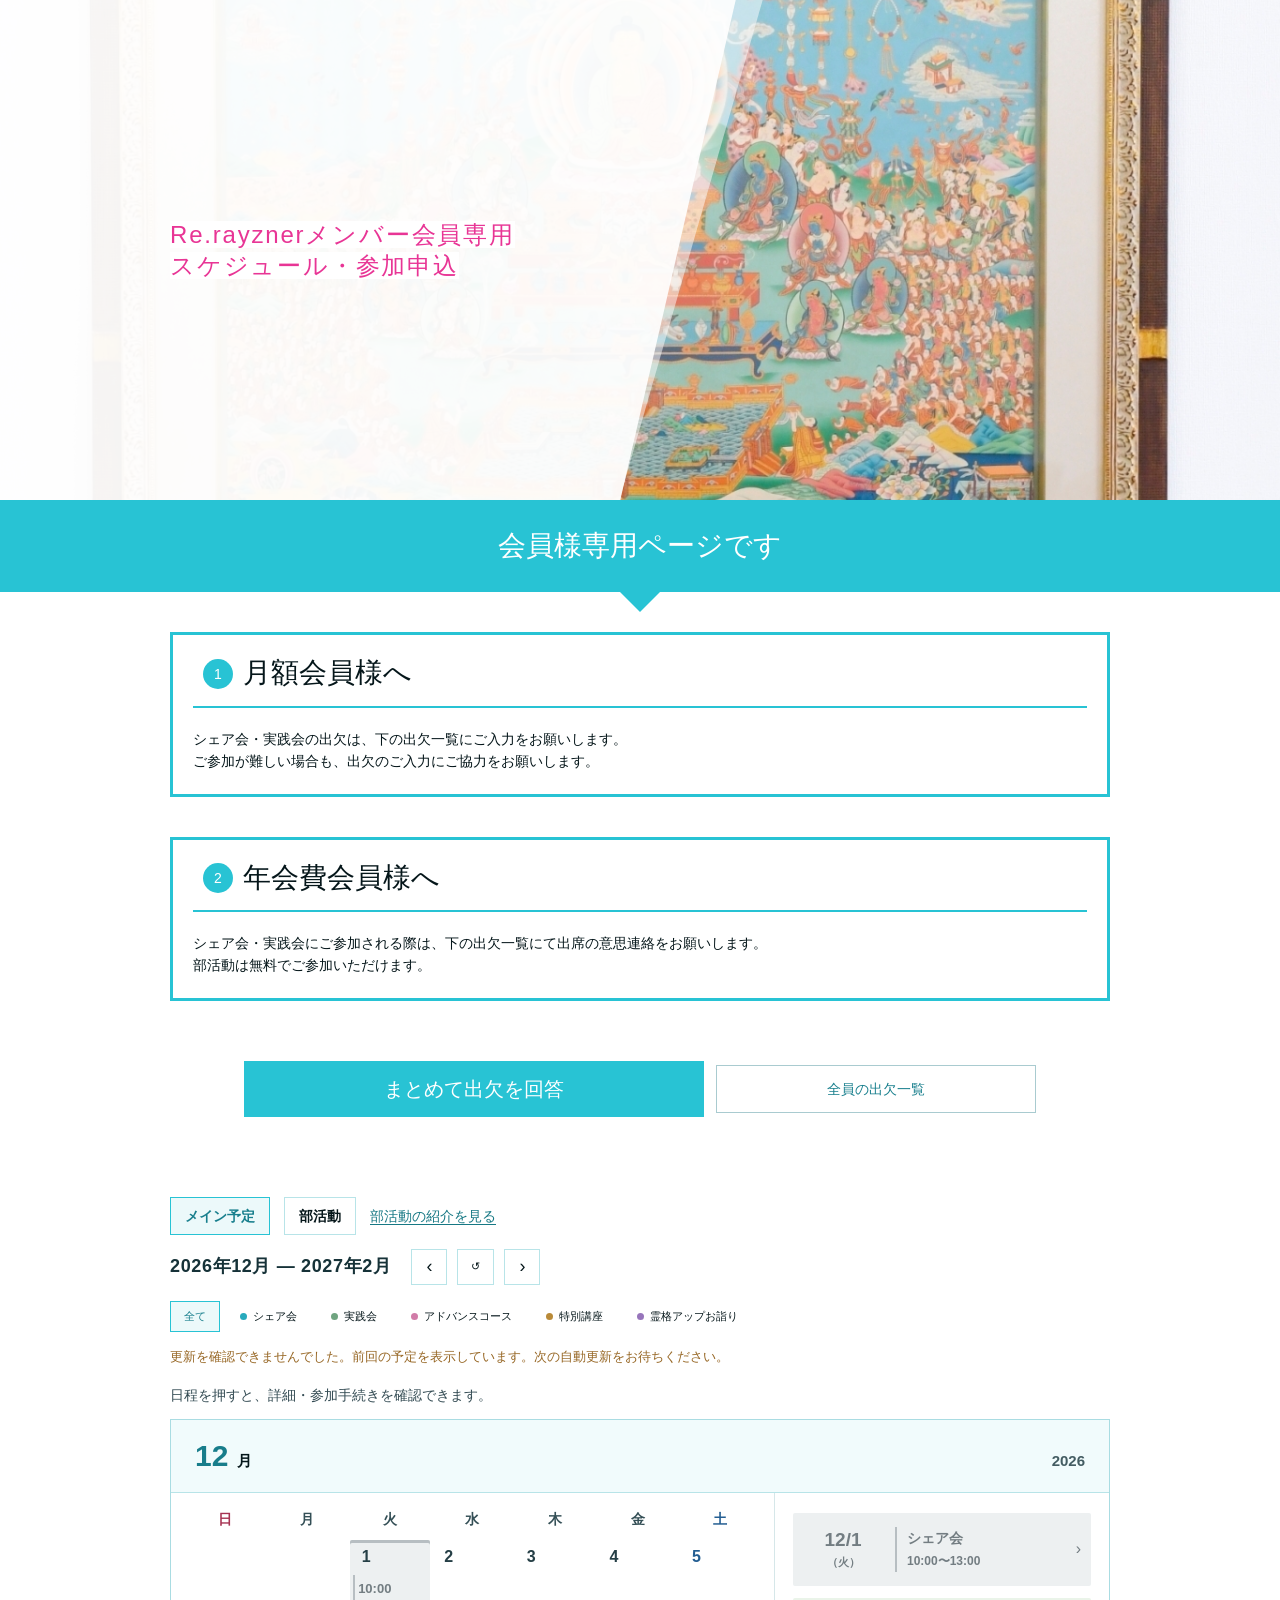
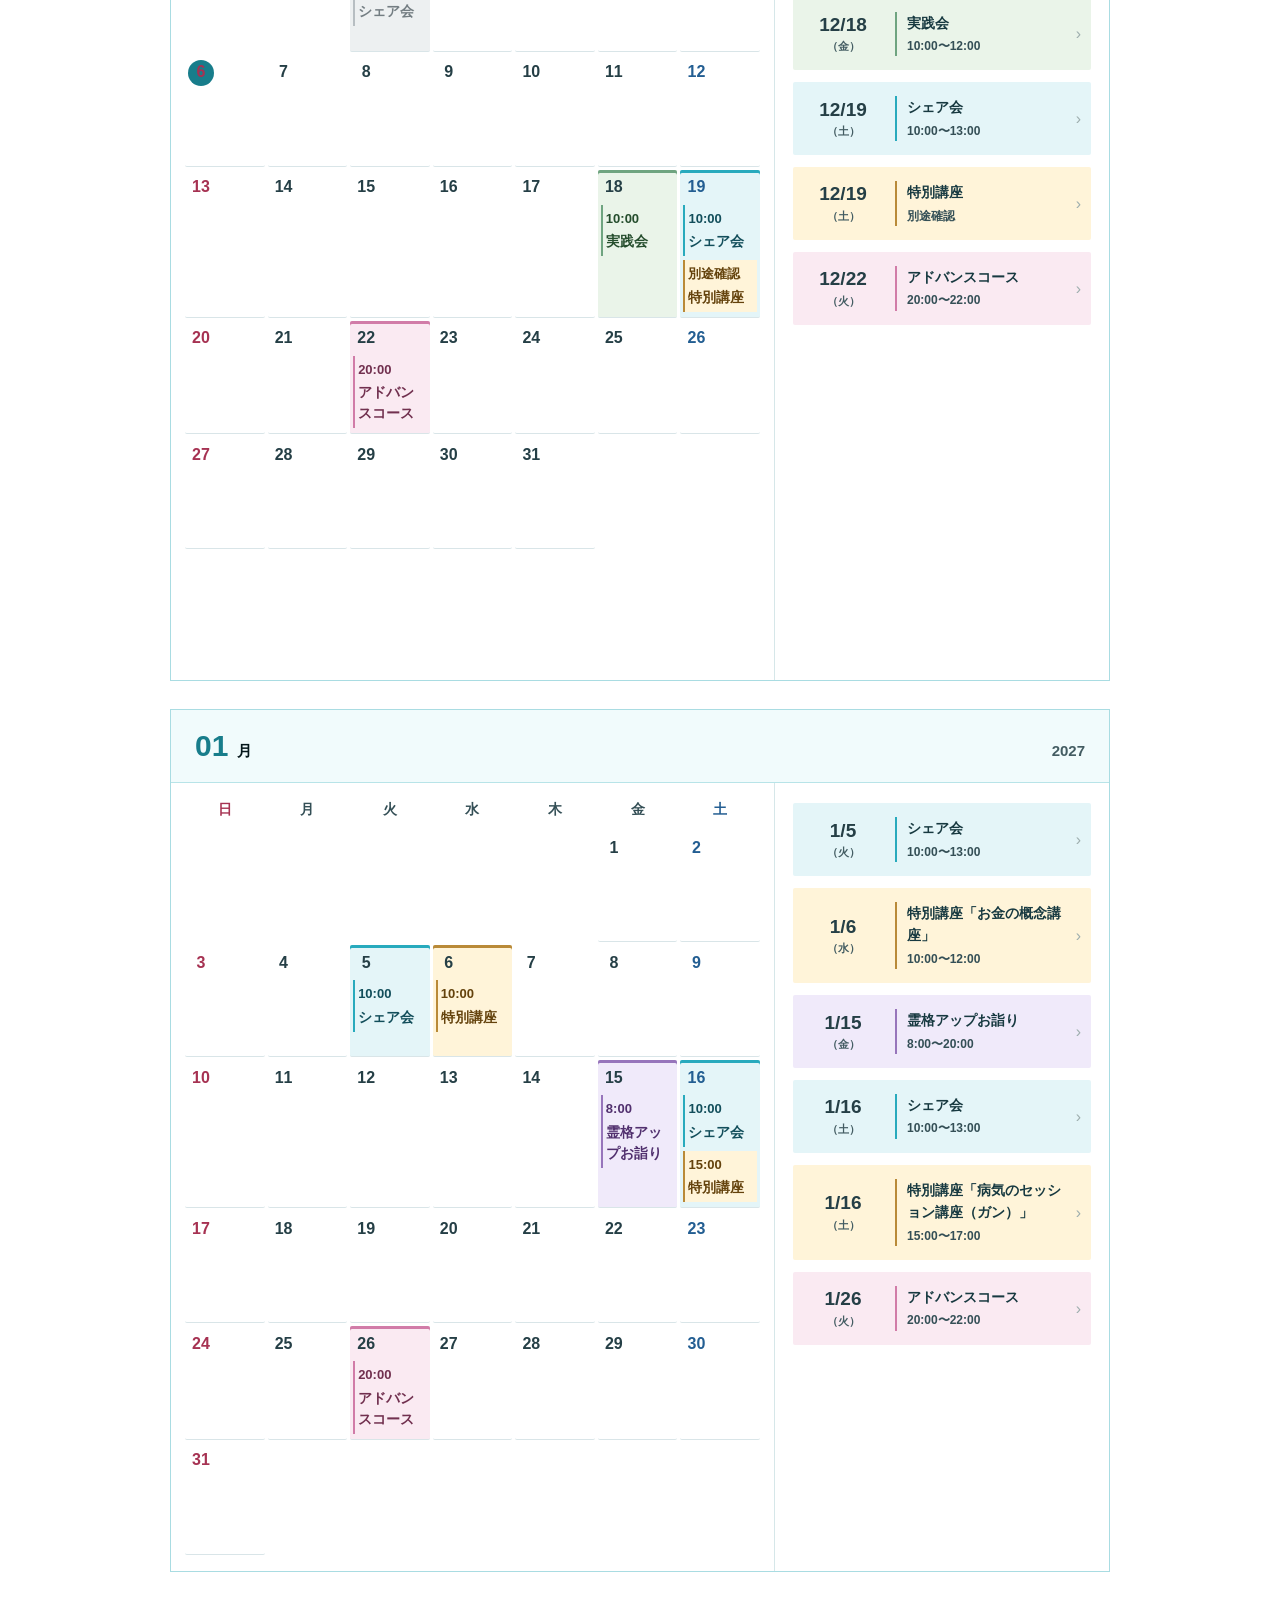
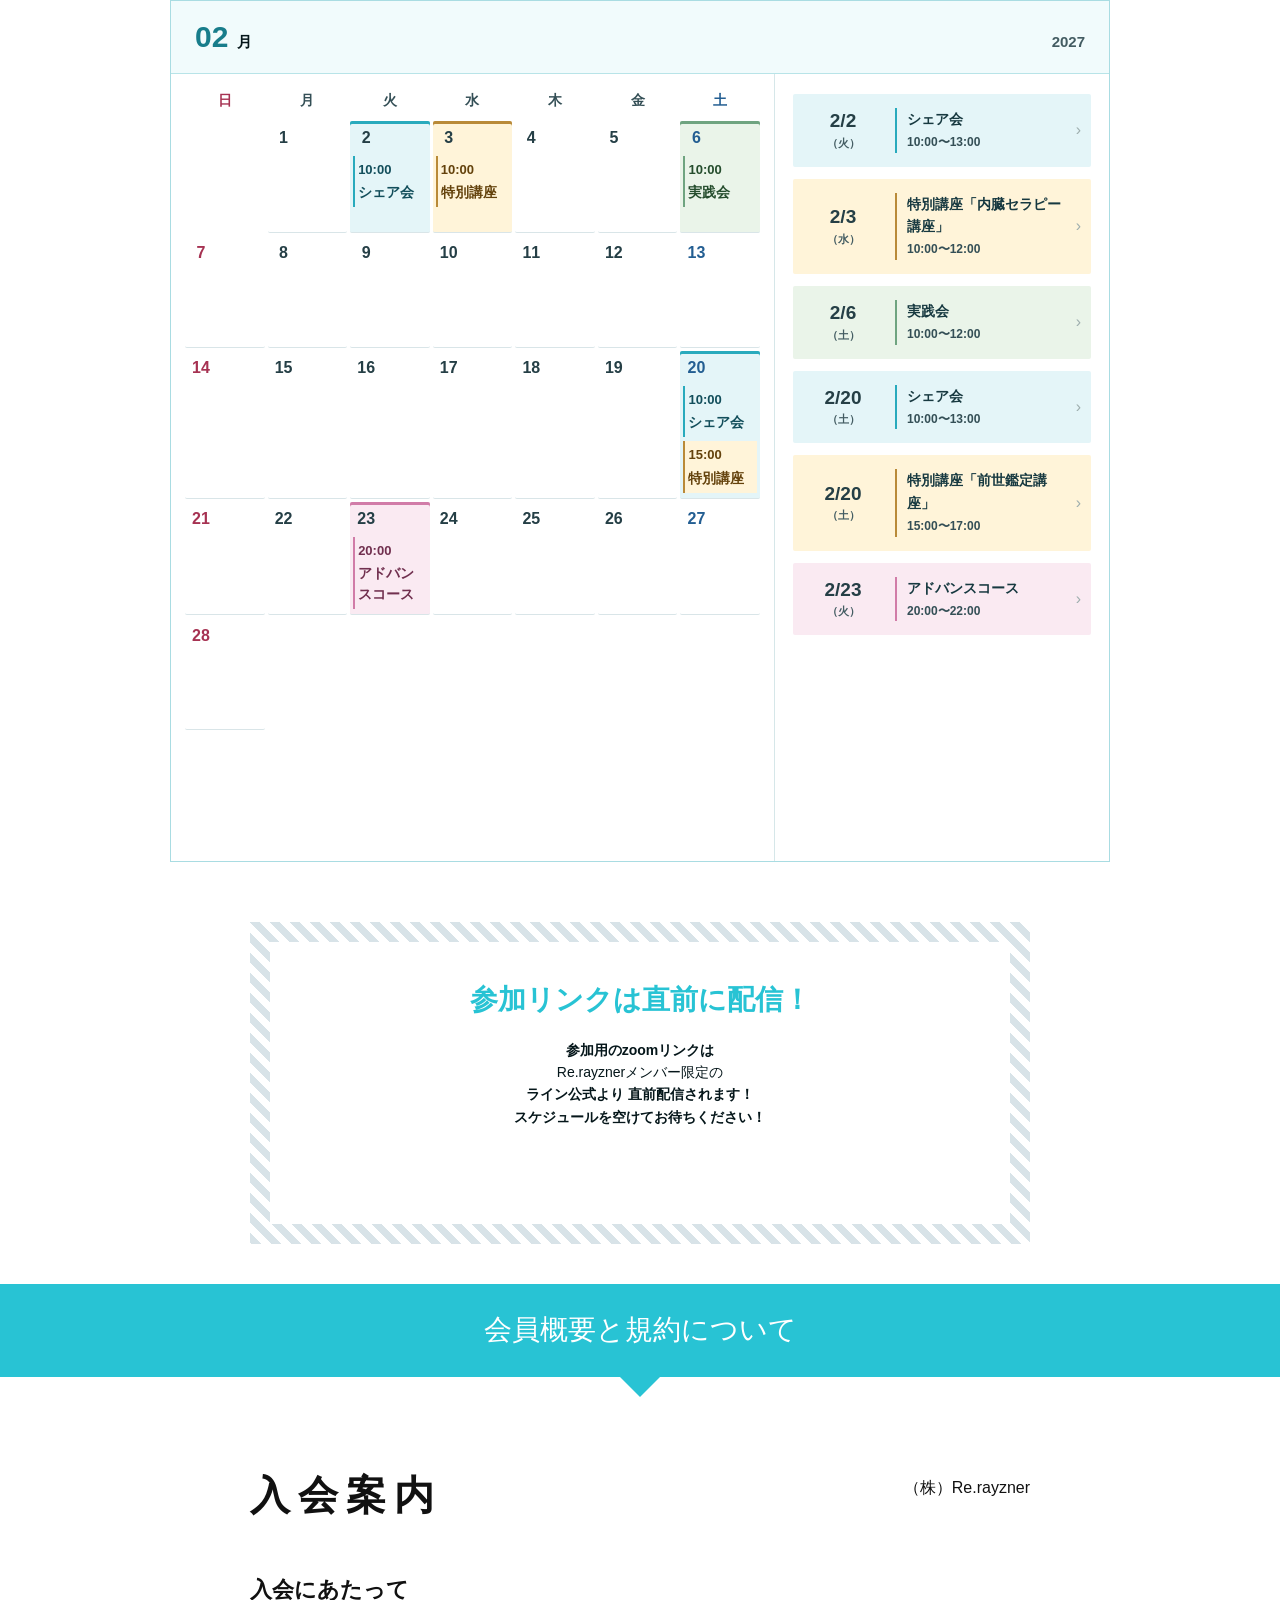
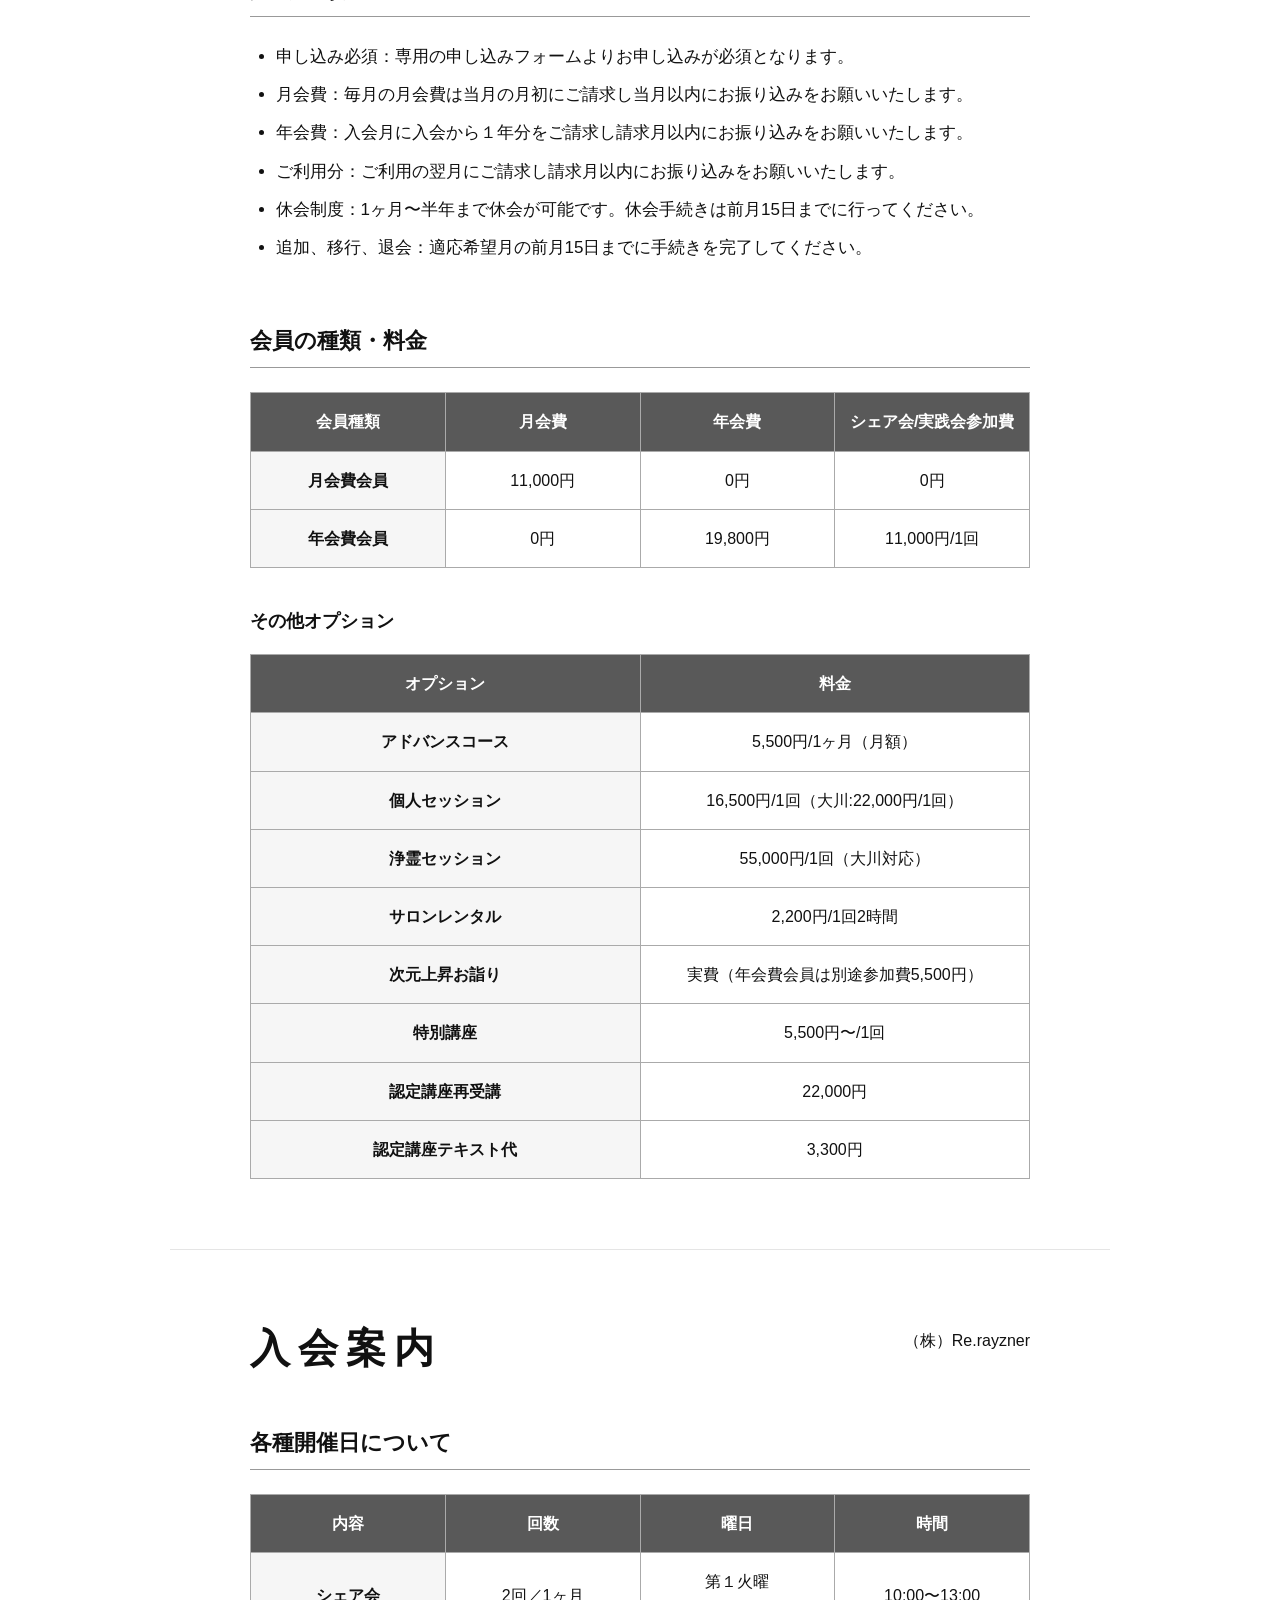
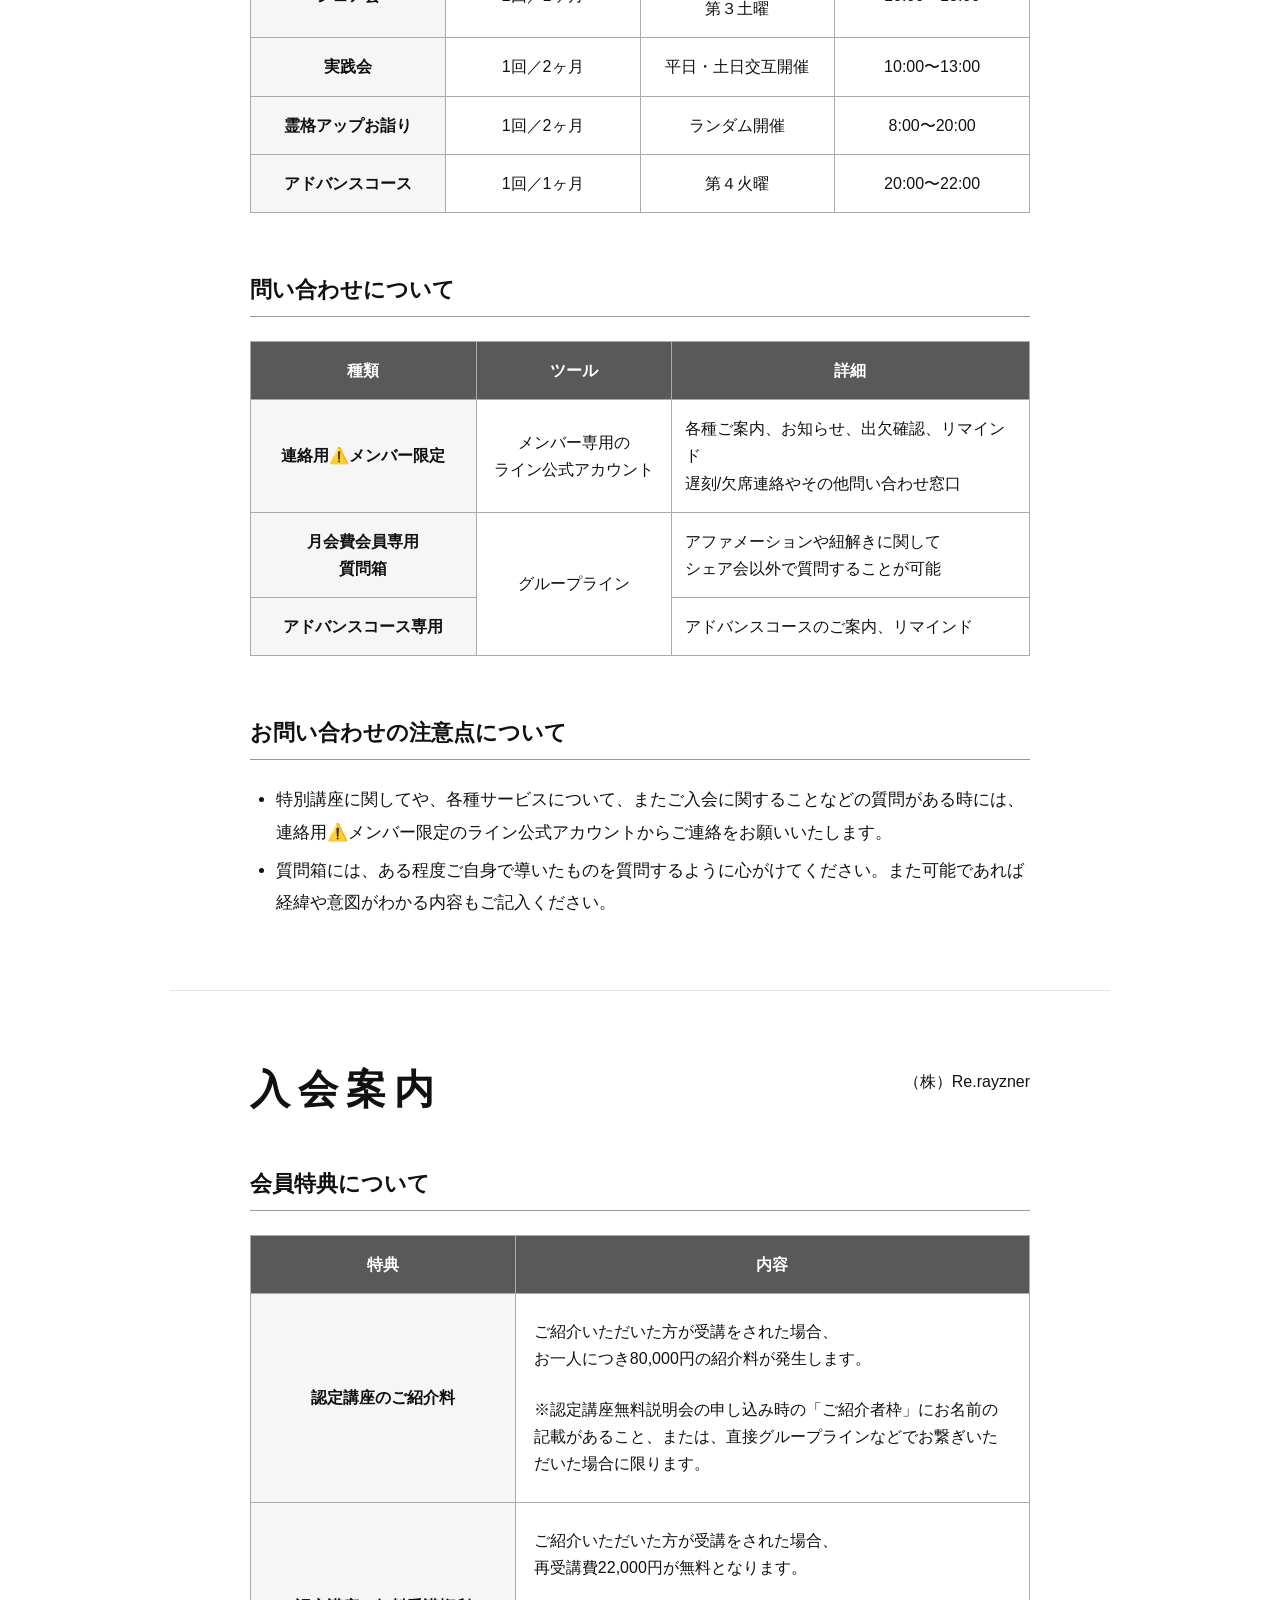
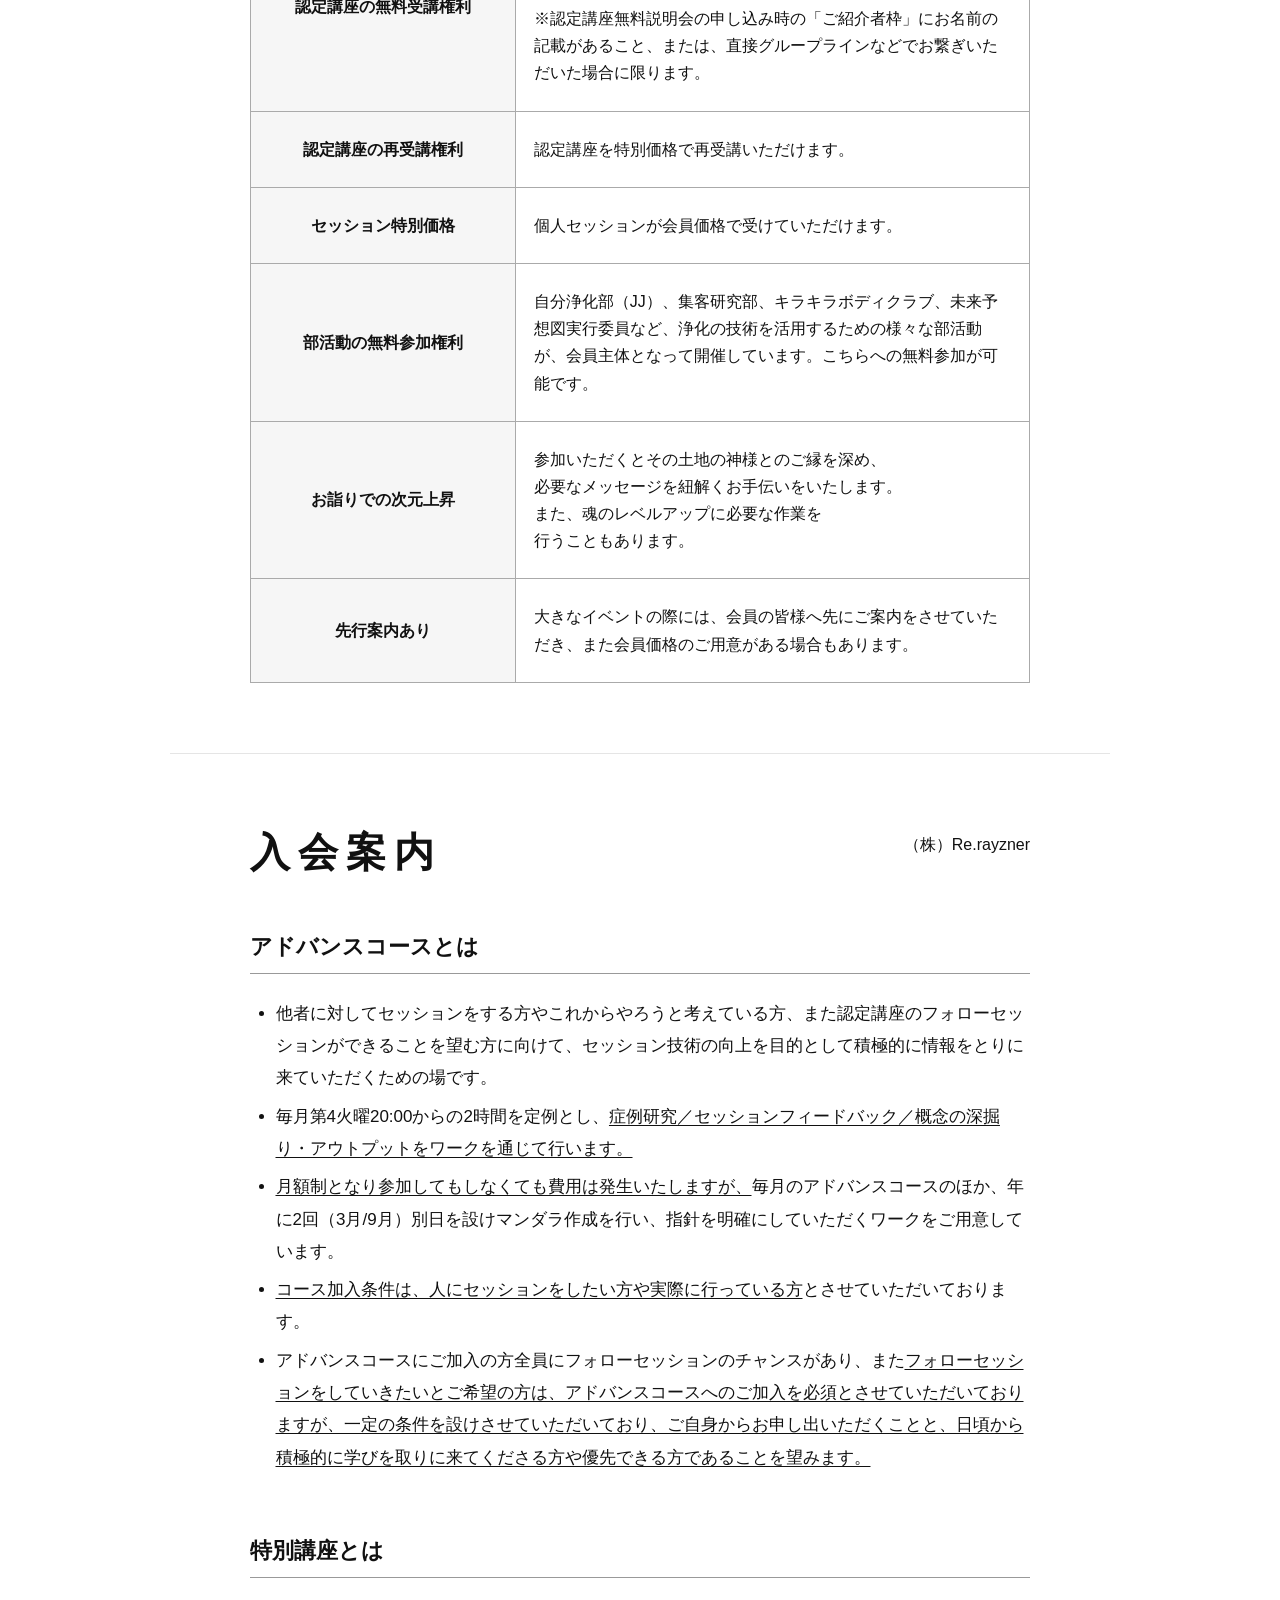
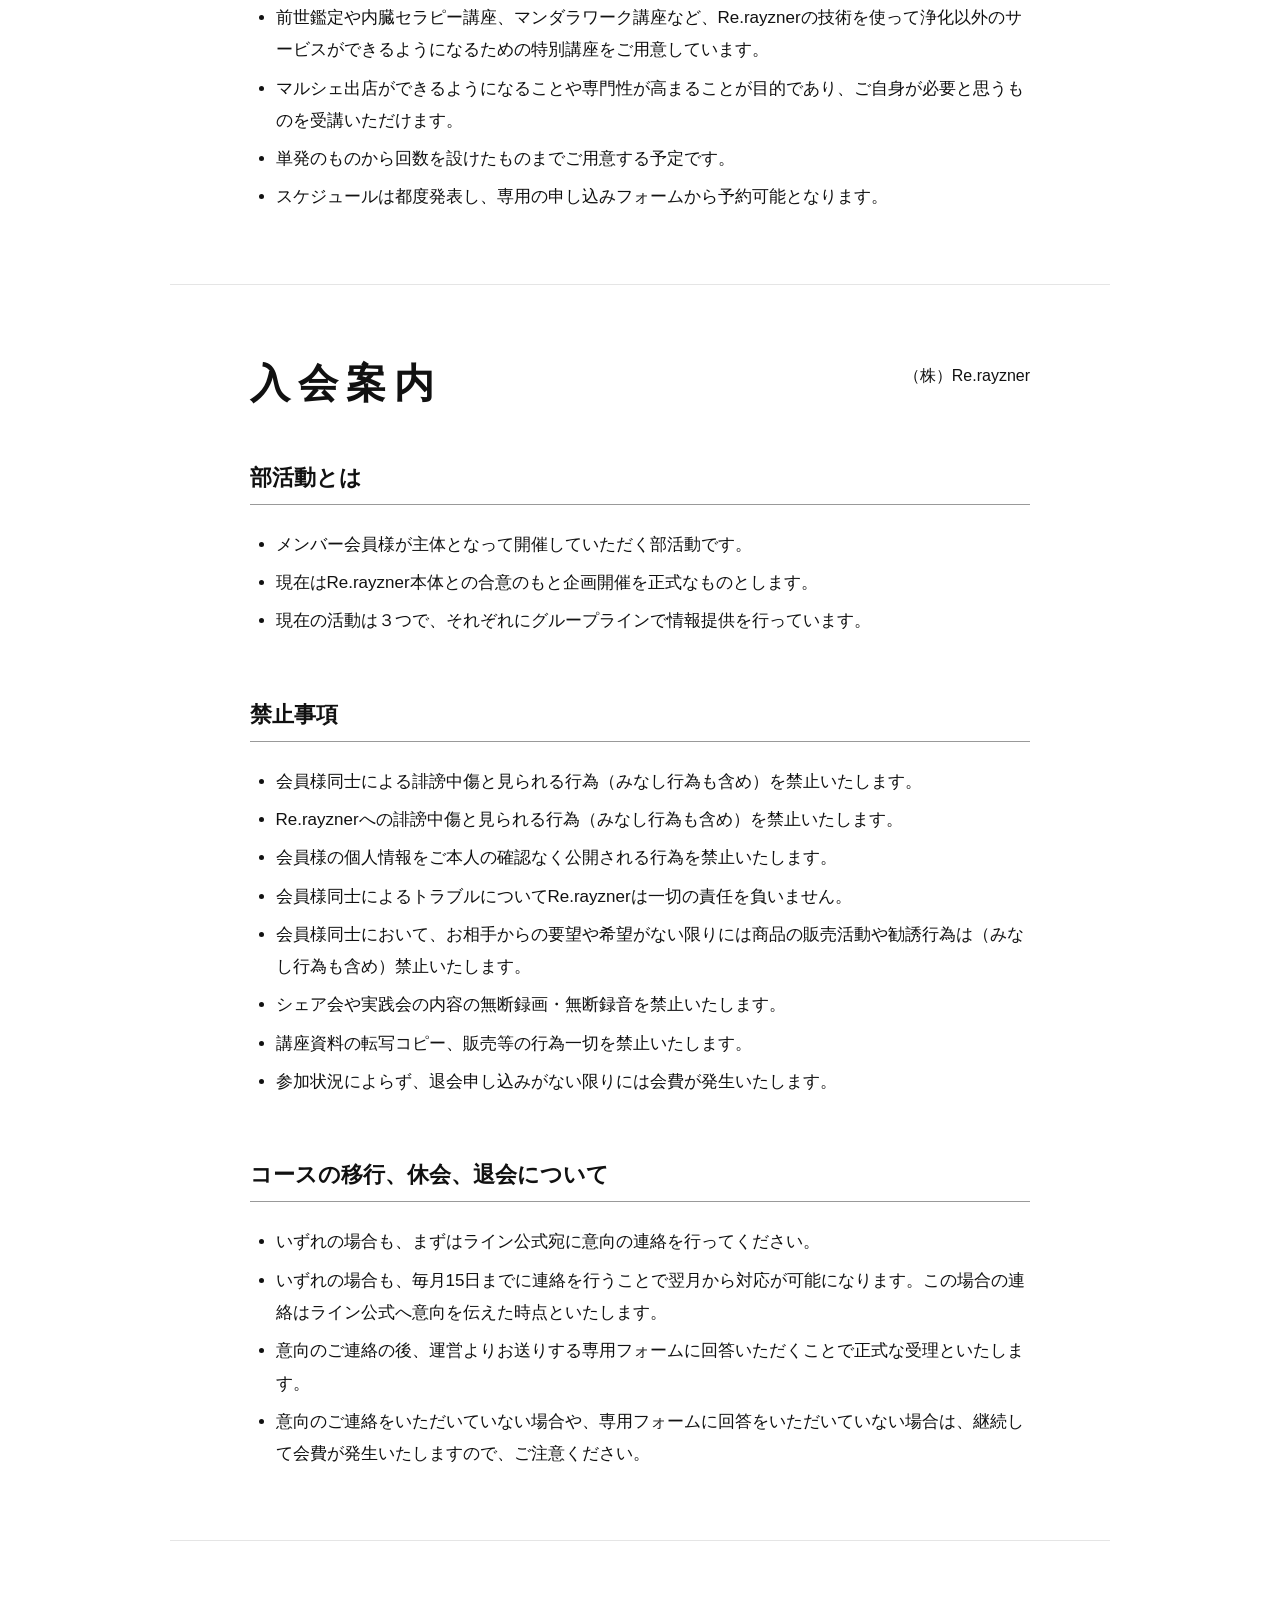
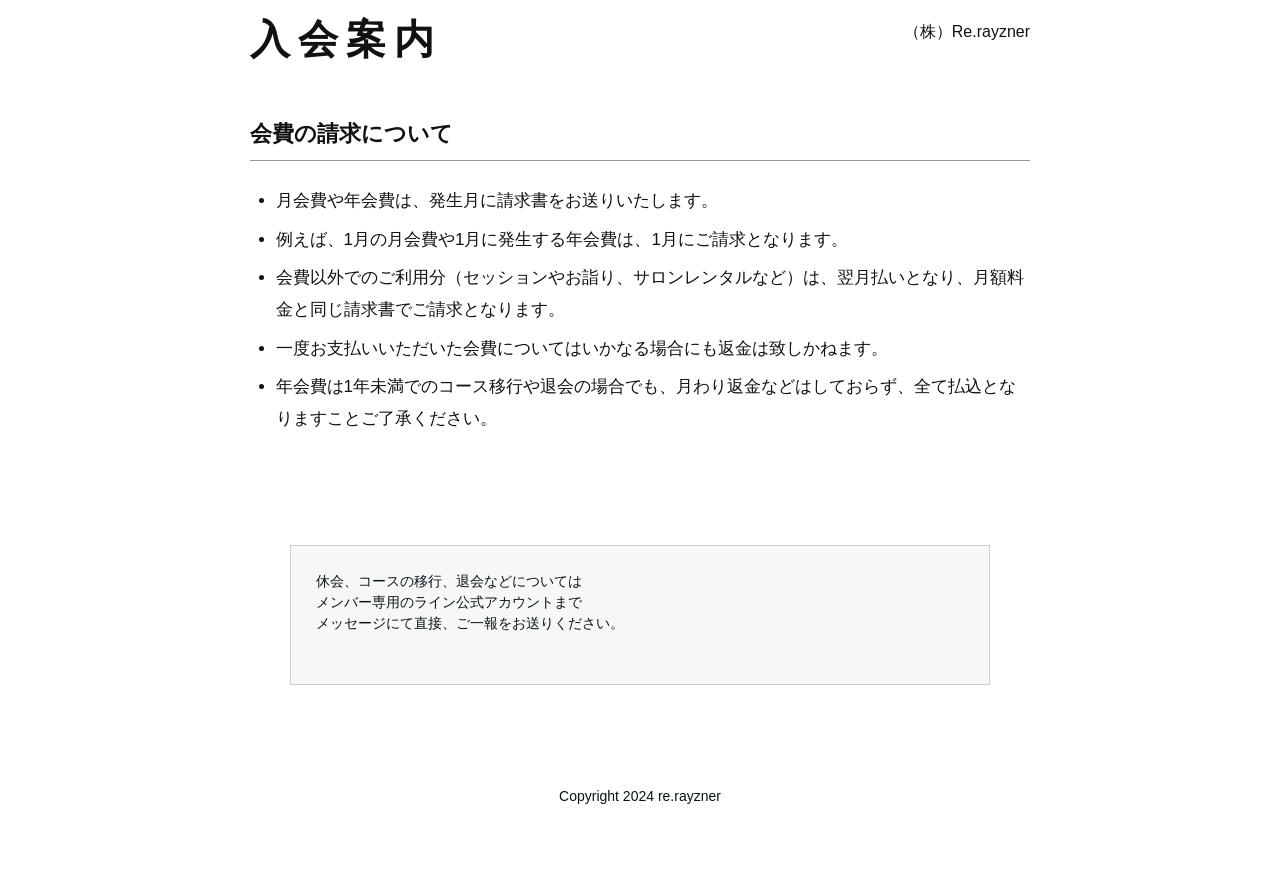
==== commit 328780c1: "Gray out ended calendar and agenda events" ====
--- a/index.html
+++ b/index.html
@@ -1,19 +1,20 @@
 <!doctype html>
 <html lang="ja">
 <head>
+<link rel="icon" type="image/png" sizes="282x282" href="assets/favicon.png?v=20261120">
 <meta charset="utf-8">
 <meta name="viewport" content="width=device-width,initial-scale=1">
 <meta name="robots" content="noindex,nofollow">
 <meta name="referrer" content="no-referrer">
 <meta name="description" content="Re.rayznerメンバー会員専用。月間カレンダー、出欠確認、会員概要と規約のご案内。">
 <title>Re.rayzner｜スケジュール・参加申込</title>
-<link rel="stylesheet" href="style.css?v=20261119-transpose">
+<link rel="stylesheet" href="style.css?v=20261120-ended">
 <script src="events.js?v=20261119-theme-snapshot" defer></script>
 <script src="club-data.js?v=20261109" defer></script>
-<script src="calendar.js?v=20261119-actions" defer></script>
-<script src="sync.js?v=20261106-sync" defer></script>
+<script src="calendar.js?v=20261120-ended" defer></script>
+<script src="sync.js?v=20261120-ended" defer></script>
 <script src="attendance.js?v=20261119-close-fix" defer></script>
-<script src="roster.js?v=20261119-transpose" defer></script>
+<script src="roster.js?v=20261119-name-rows" defer></script>
 </head>
 <body>
 <a class="skip-link" href="#calendar">カレンダーへ移動</a>
--- a/style.css
+++ b/style.css
@@ -256,7 +256,7 @@
 #roster-table thead th { position:sticky; top:0; background:#e5f4f6; z-index:2; }
 #roster-table th:first-child { position:sticky; left:0; background:#f0f8f9; z-index:1; min-width:130px; }
 #roster-table thead th:first-child { z-index:3; }
-#roster-table th.roster-self, #roster-table td.roster-self { background:#fff4d6; }
+#roster-table .roster-self th, #roster-table .roster-self td { background:#fff4d6; }
 #roster-table td[data-status="参加"] { color:#05605d; font-weight:700; }
 #roster-table td[data-status="未回答"] { color:#68757b; }
 
@@ -266,3 +266,7 @@
 #roster-table td[data-status="未定"], .roster-legend [data-status="未定"] { color:#a85b00; }
 #roster-table td[data-status="未回答"], .roster-legend [data-status="未回答"] { color:#7b858b; }
 .roster-legend { font-size:14px; font-weight:700; }
+
+.month .event-ended .event-name, .month .event-ended .event-time,
+.month .event-ended .event-date, .month .event-ended .event-date small,
+.month .event-ended .chevron { color:#737d82; }
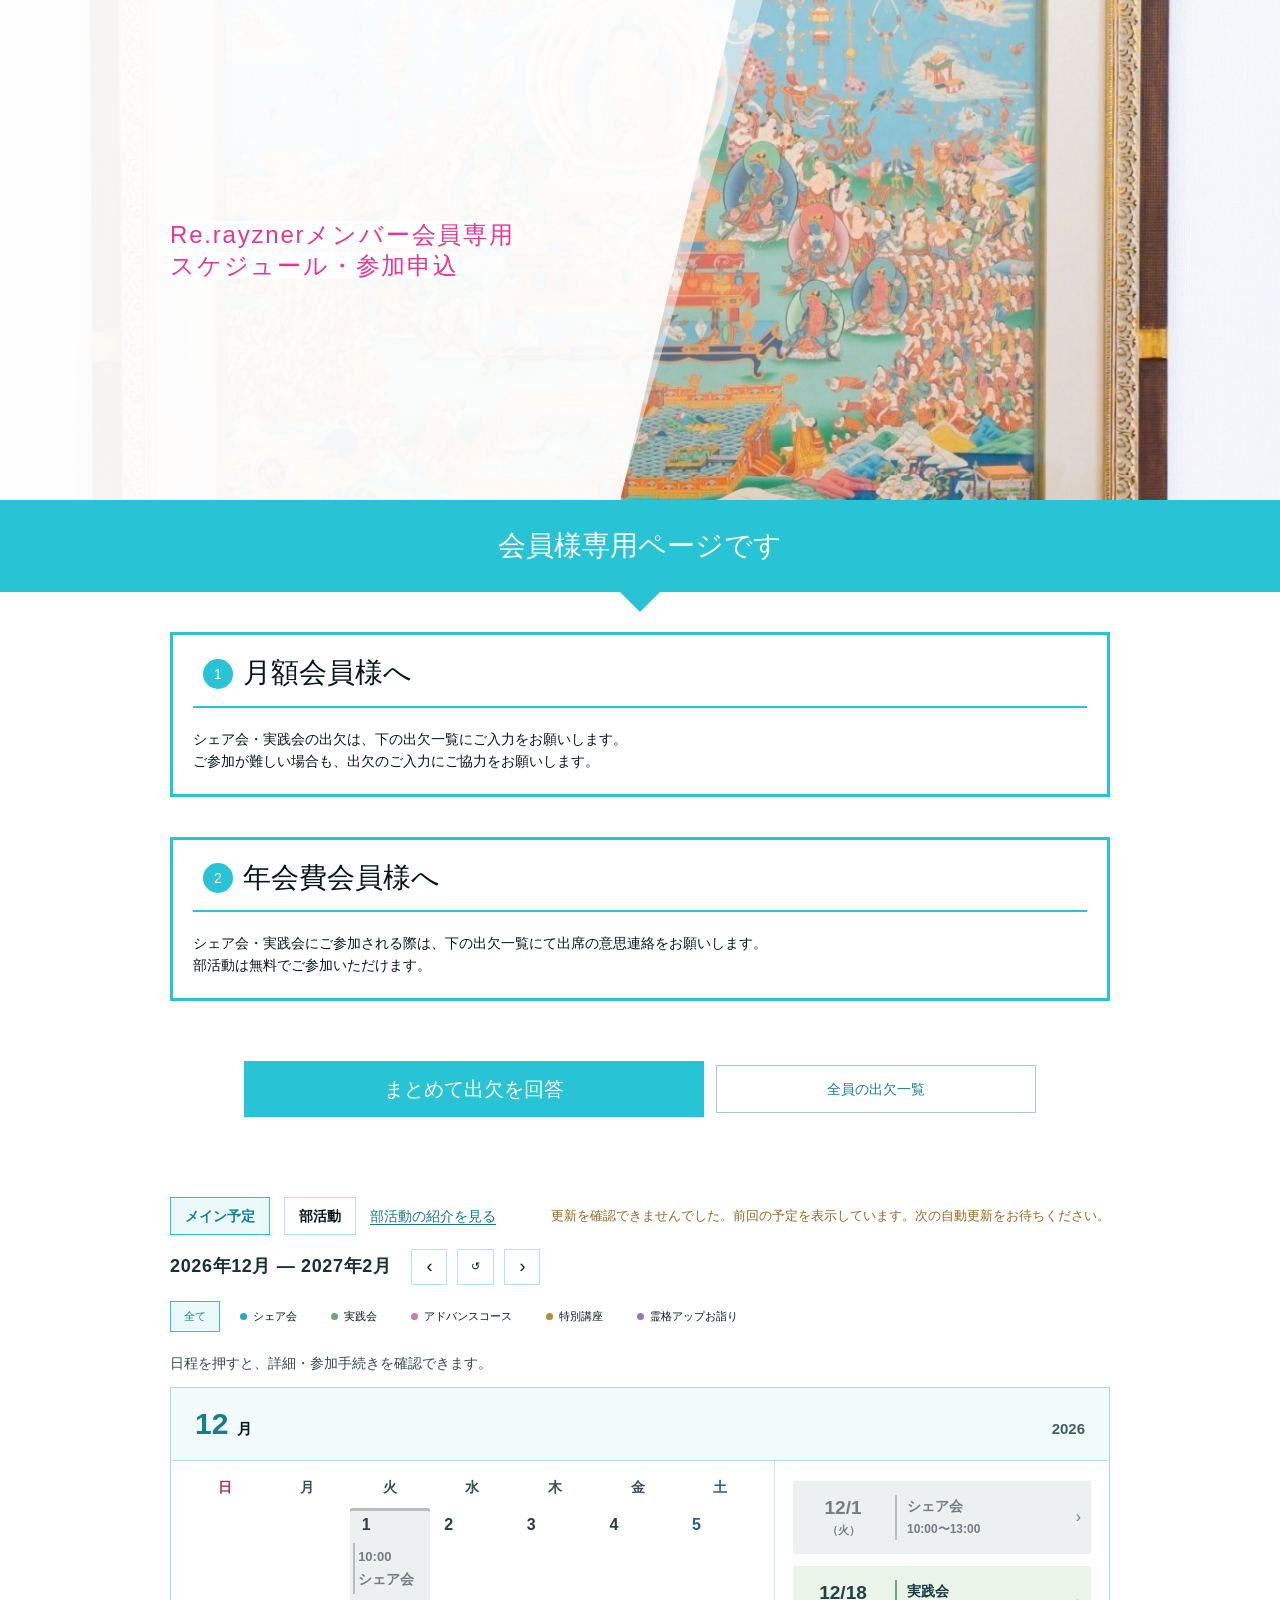
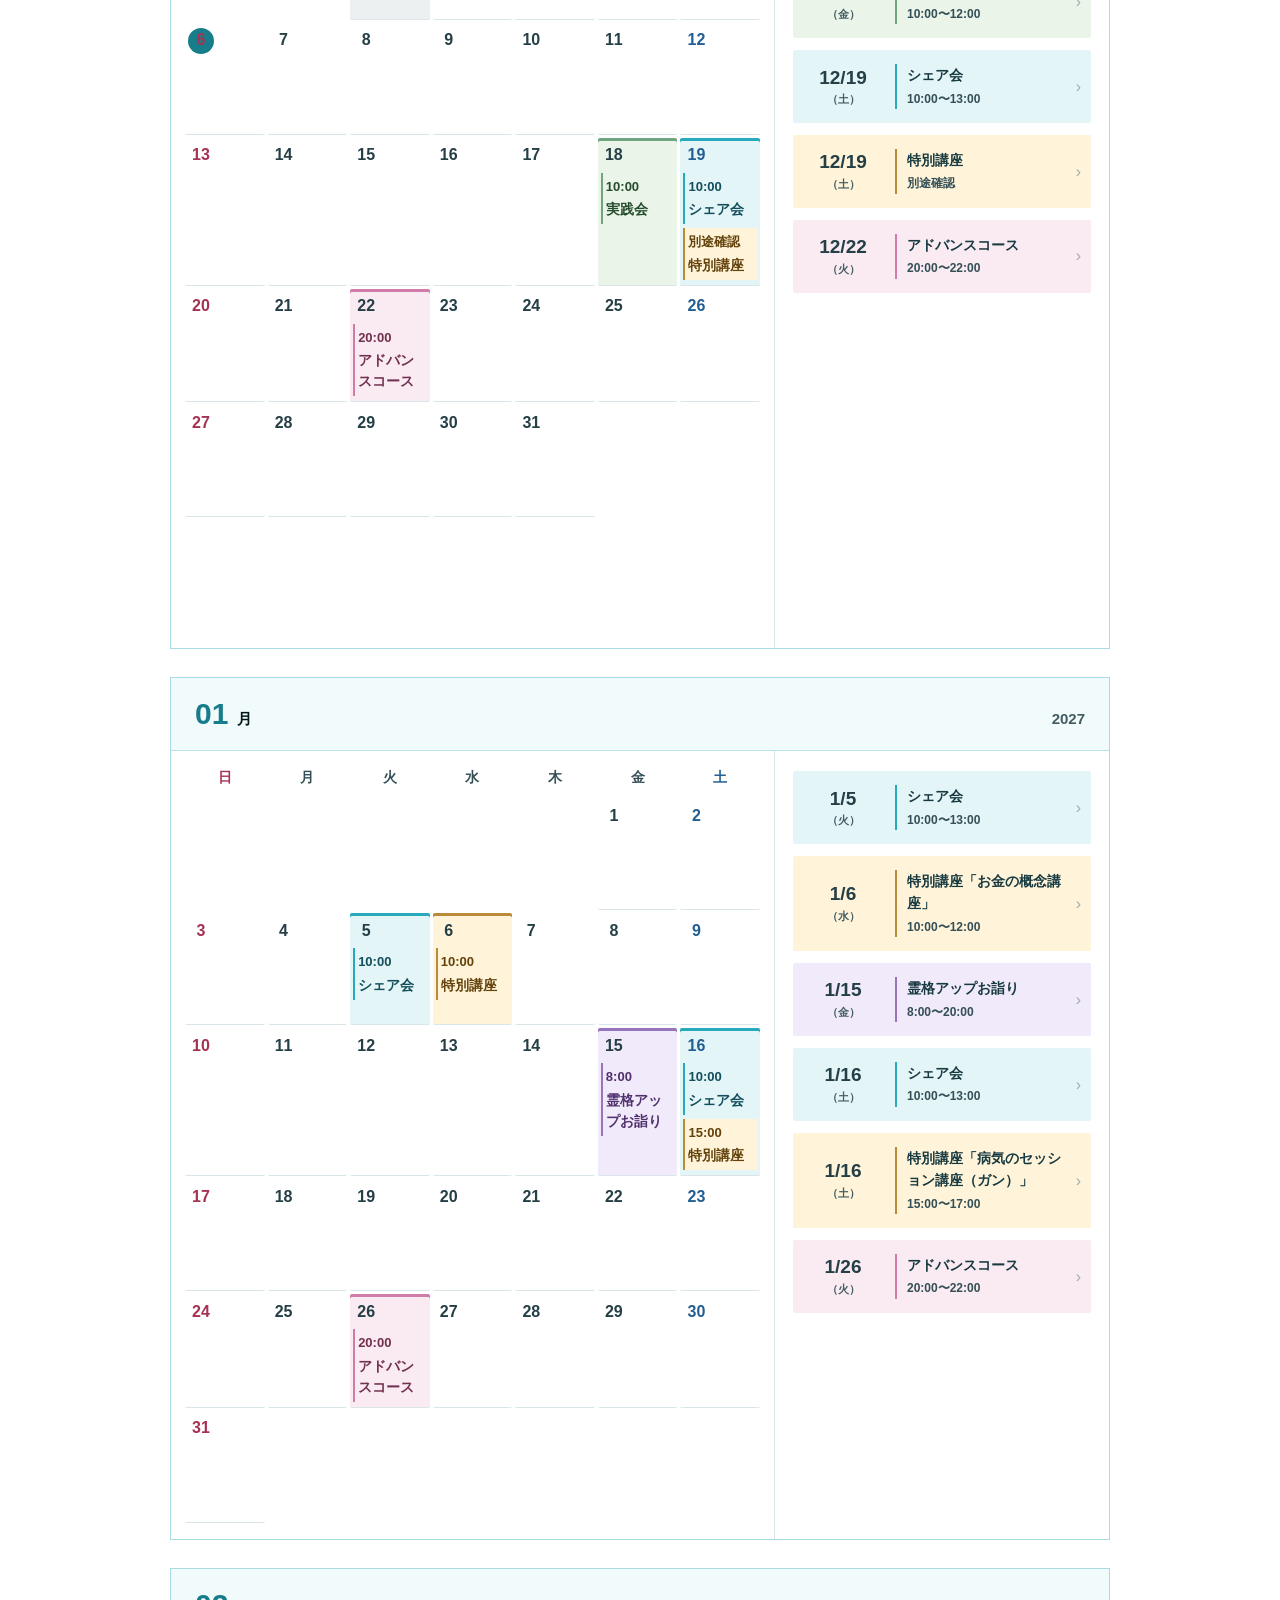
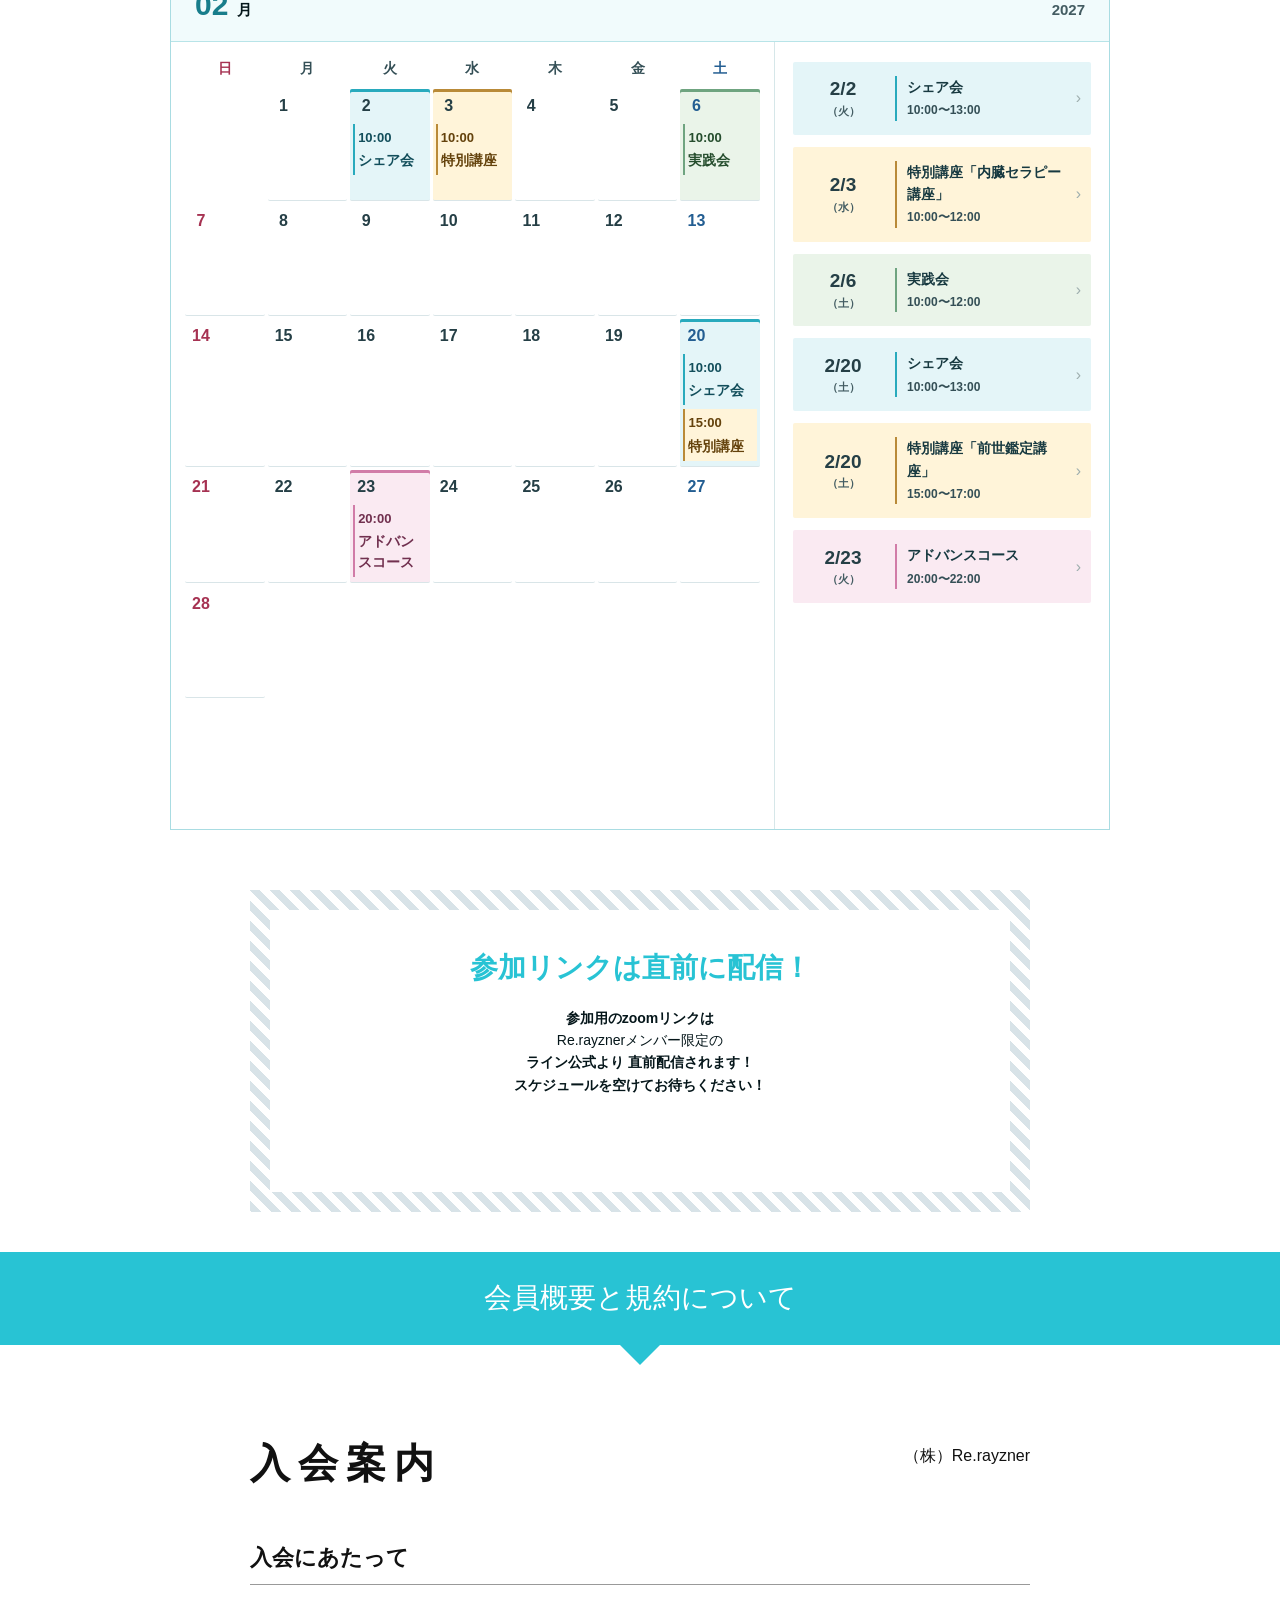
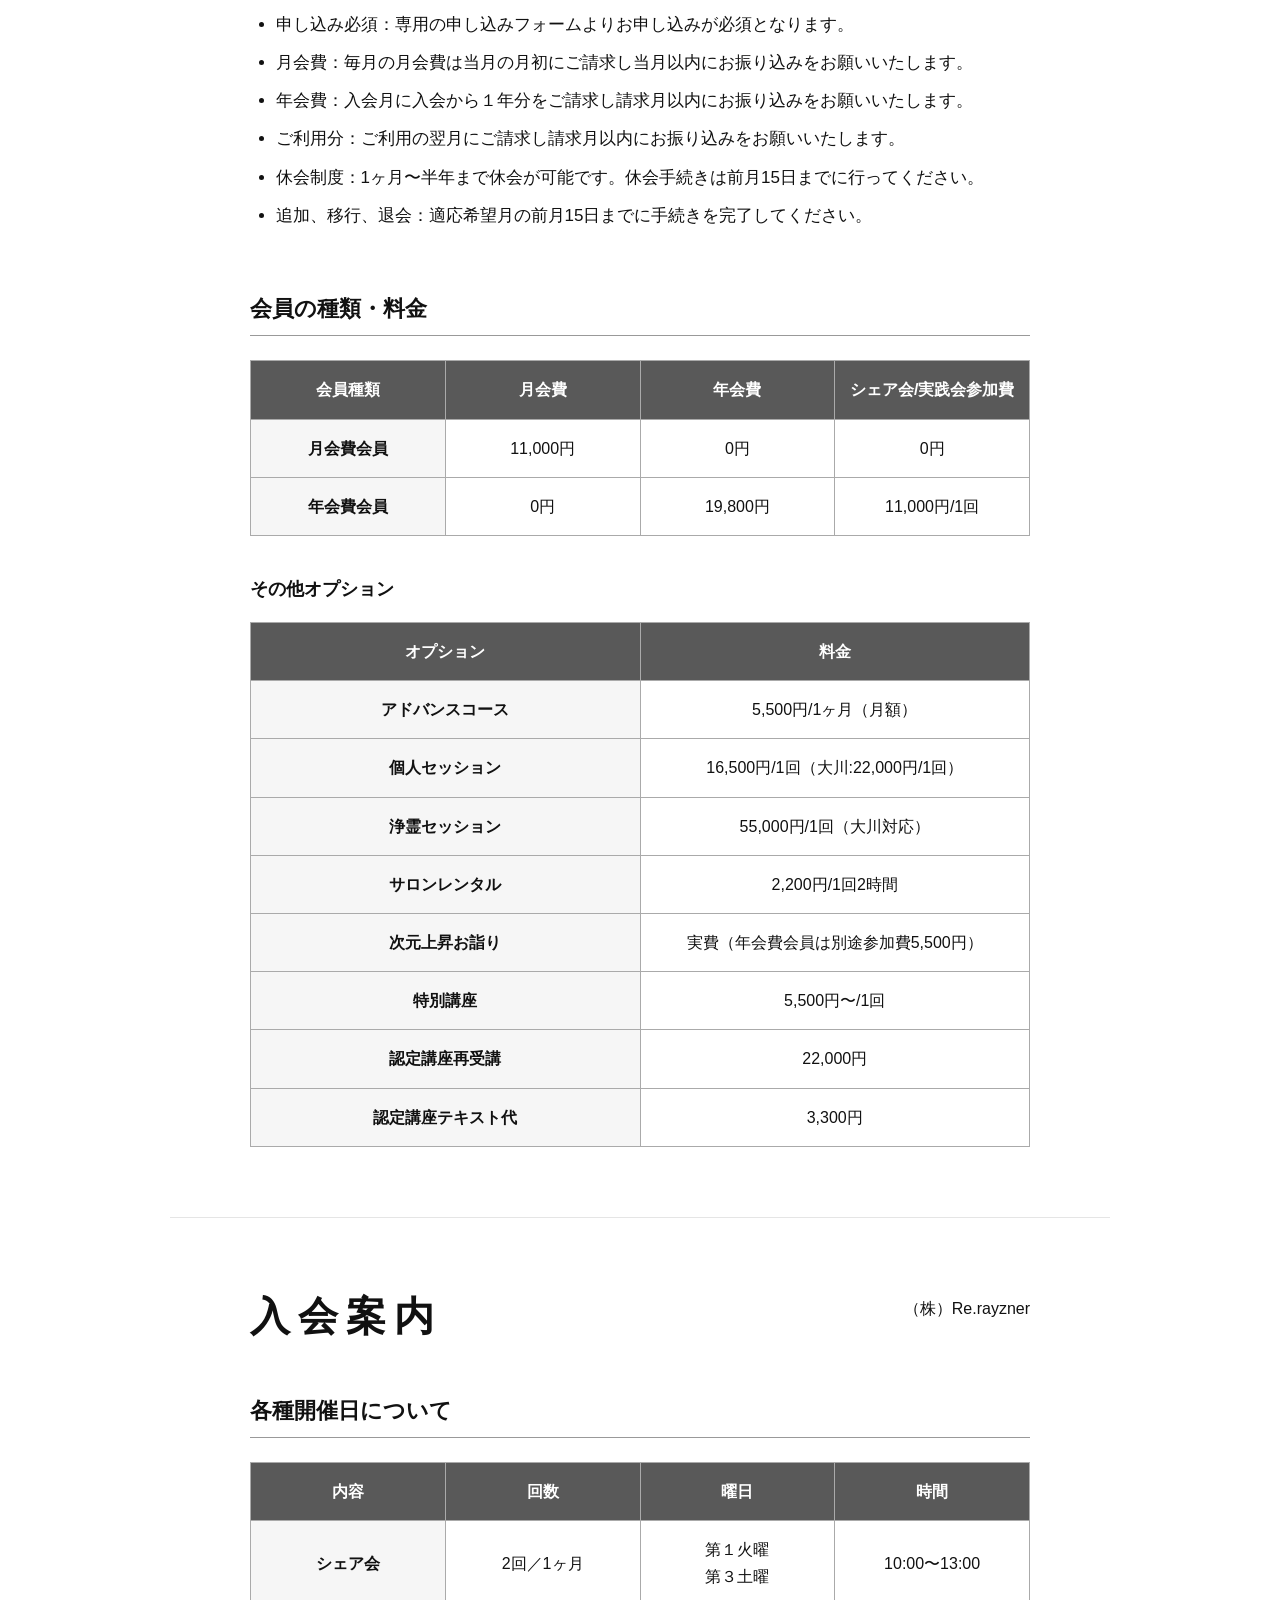
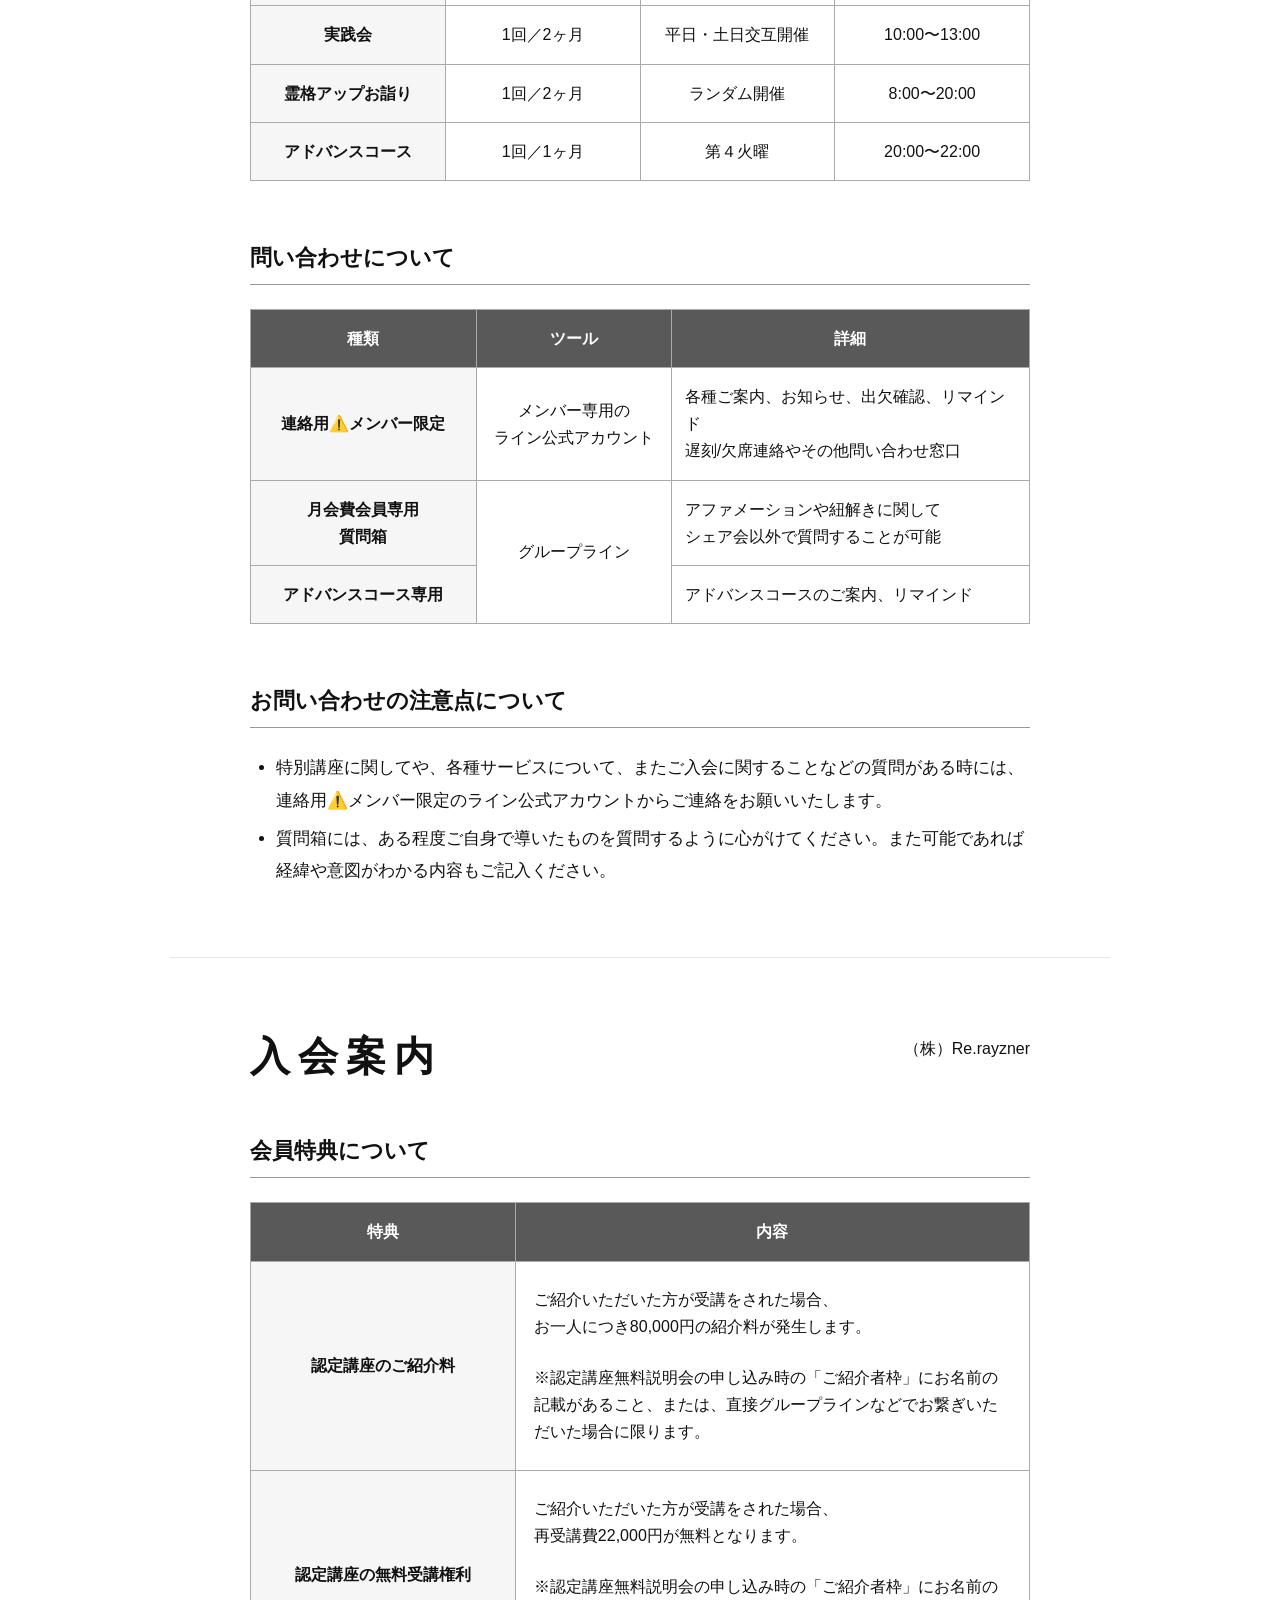
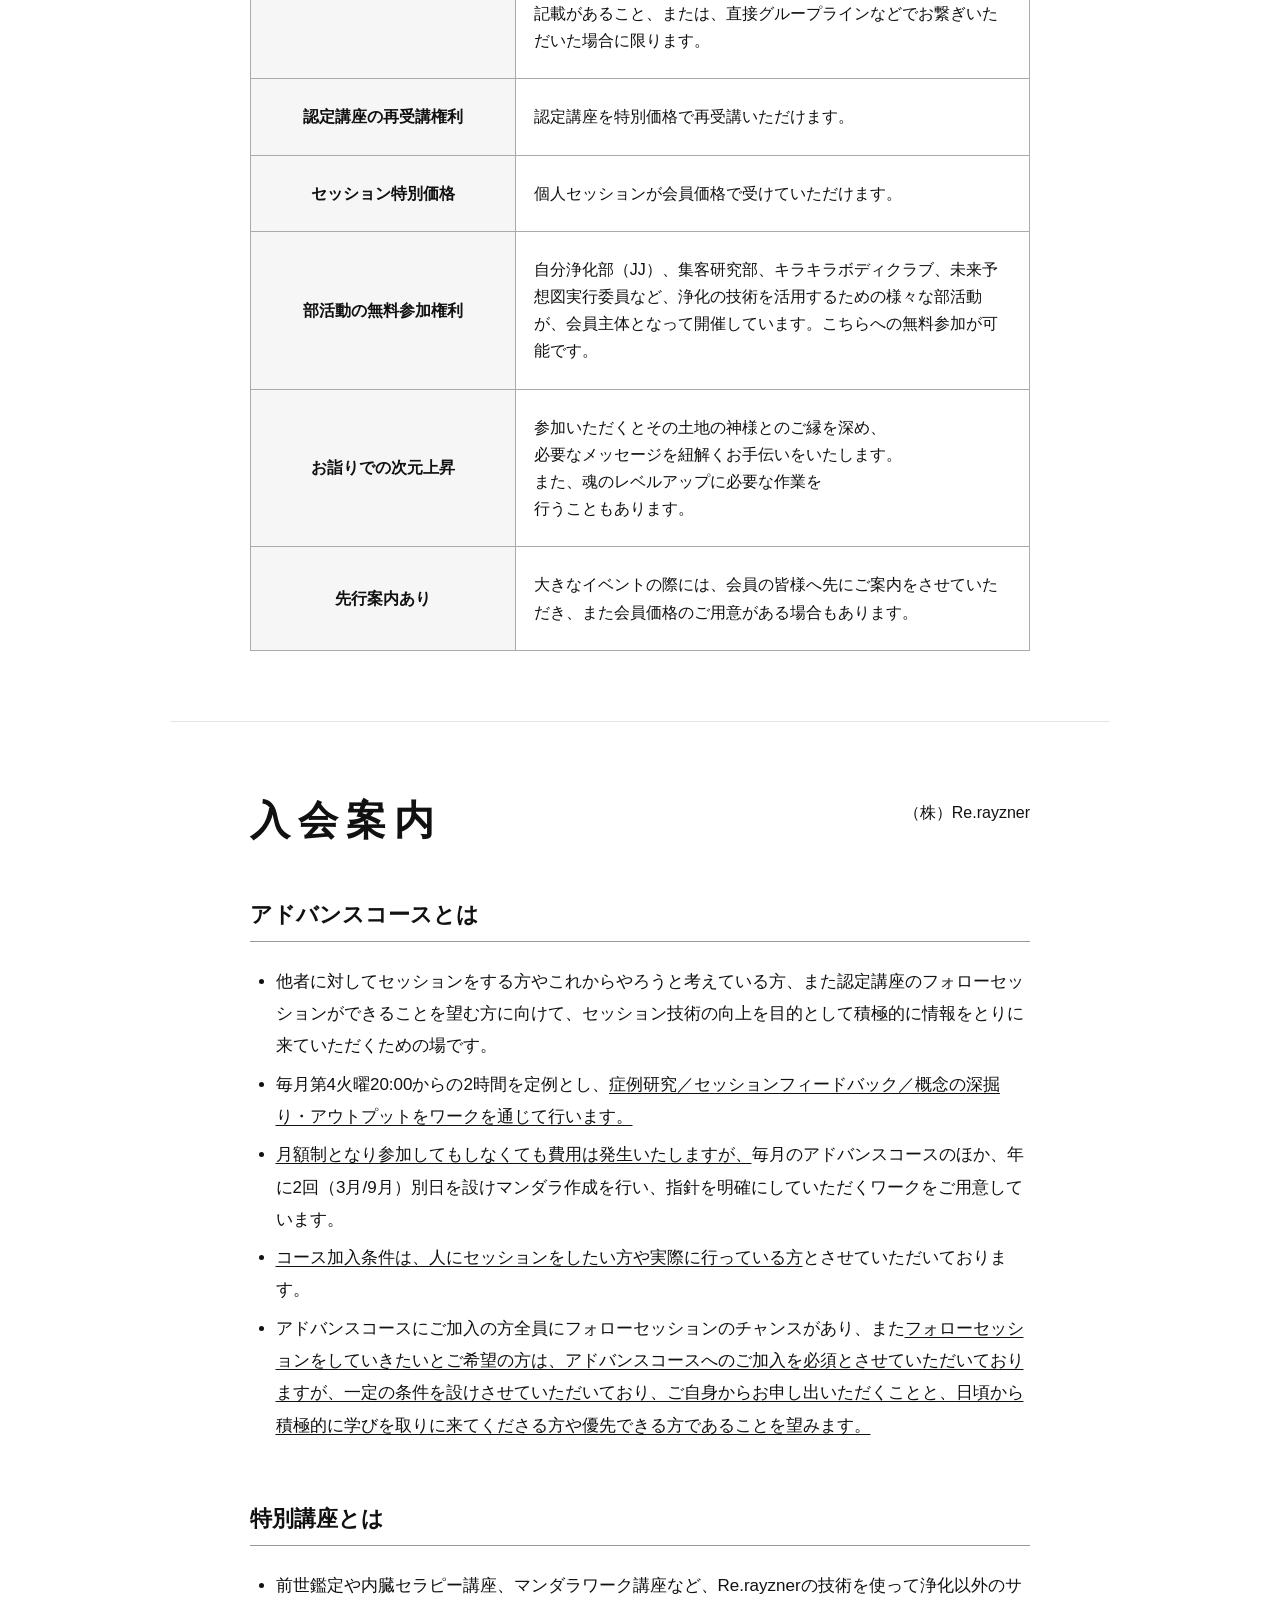
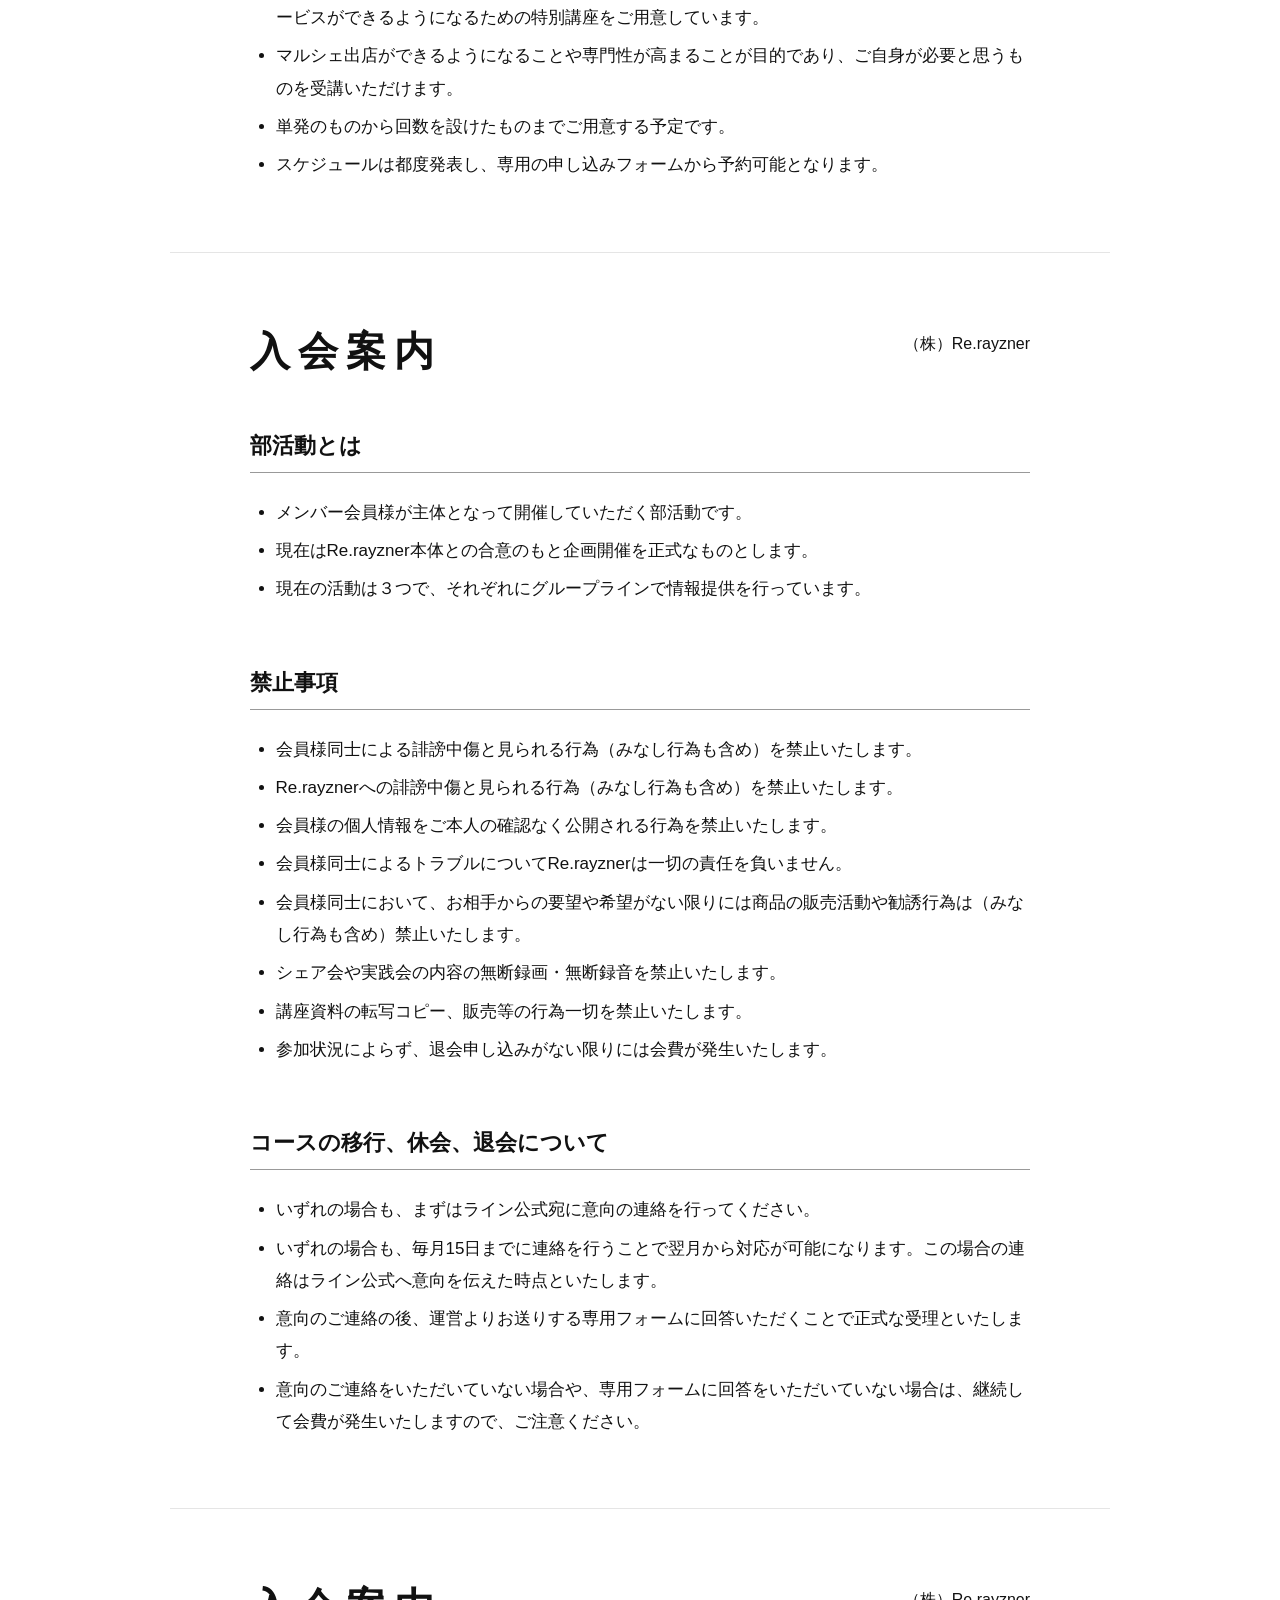
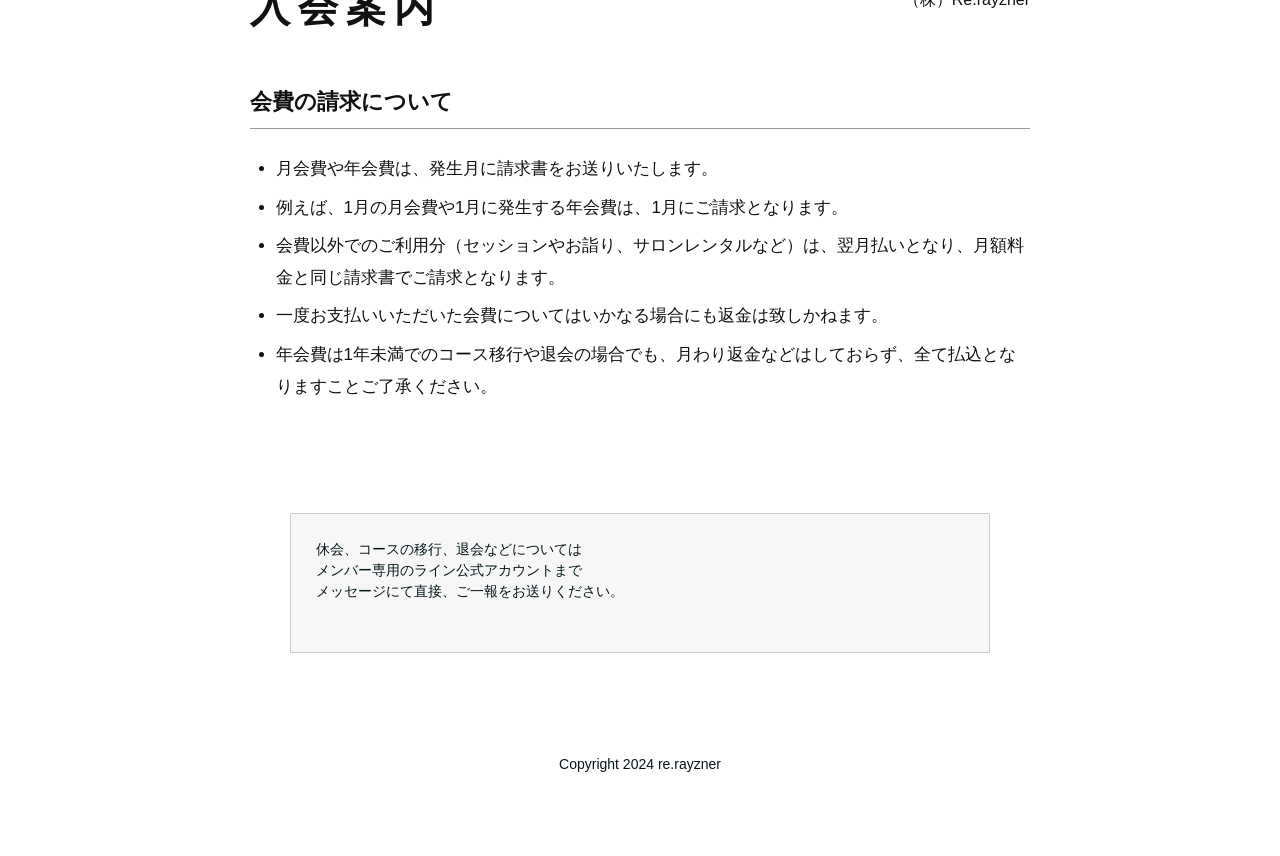
==== commit 7e7d4599: "予定の更新表示を移動し取得間隔を1日に変更 進捗：［Re.rayzner］担当 Codex ／状態 進行中 ／確認できた結果 44件のテスト合格、更新表示を部活動紹介行の右端へ移動、予定取得を24時間" ====
--- a/index.html
+++ b/index.html
@@ -8,13 +8,13 @@
 <meta name="referrer" content="no-referrer">
 <meta name="description" content="Re.rayznerメンバー会員専用。月間カレンダー、出欠確認、会員概要と規約のご案内。">
 <title>Re.rayzner｜スケジュール・参加申込</title>
-<link rel="stylesheet" href="style.css?v=20261120-ended">
+<link rel="stylesheet" href="style.css?v=20261120-sync-position">
 <script src="events.js?v=20261119-theme-snapshot" defer></script>
-<script src="club-data.js?v=20261109" defer></script>
+<script src="club-data.js?v=20261120-daily" defer></script>
 <script src="calendar.js?v=20261120-ended" defer></script>
-<script src="sync.js?v=20261120-ended" defer></script>
+<script src="sync.js?v=20261120-sync-position" defer></script>
 <script src="attendance.js?v=20261119-close-fix" defer></script>
-<script src="roster.js?v=20261119-name-rows" defer></script>
+<script src="roster.js?v=20261120-name-link" defer></script>
 </head>
 <body>
 <a class="skip-link" href="#calendar">カレンダーへ移動</a>
@@ -32,10 +32,10 @@
   <button class="filter" type="button" data-schedule-view="main" aria-pressed="true">メイン予定</button>
   <button class="filter" type="button" data-schedule-view="clubs" aria-pressed="false">部活動</button>
   <a href="clubs/">部活動の紹介を見る</a>
+  <p id="sync-status" class="sync-status" role="status" aria-live="polite" data-state="loading">予定を確認しています…</p>
 </nav>
 <p id="club-sync-status" class="club-status" role="status" hidden></p>
 <div class="toolbar"><div class="period"><span class="period-label" id="period" aria-live="polite"></span><button class="arrow" id="prev" aria-label="前の3か月">‹</button><button class="reset" id="reset" aria-label="今月に戻る">↺</button><button class="arrow" id="next" aria-label="次の3か月">›</button></div><div class="filters" aria-label="イベントの絞り込み"><button class="filter" data-filter="all" aria-label="すべての予定を表示" aria-pressed="true">全て</button><button class="filter" data-filter="share" aria-pressed="false"><span class="dot" style="--event-color:var(--share)"></span>シェア会</button><button class="filter" data-filter="practice" aria-pressed="false"><span class="dot" style="--event-color:var(--practice)"></span>実践会</button><button class="filter" data-filter="advance" aria-pressed="false"><span class="dot" style="--event-color:var(--advance)"></span>アドバンスコース</button><button class="filter" data-filter="special" aria-pressed="false"><span class="dot" style="--event-color:var(--special)"></span>特別講座</button><button class="filter" data-filter="pilgrimage" aria-pressed="false"><span class="dot" style="--event-color:var(--pilgrimage)"></span>霊格アップお詣り</button></div></div>
-<p id="sync-status" class="sync-status" role="status" aria-live="polite" data-state="loading">予定を確認しています…</p>
 <p class="calendar-help">日程を押すと、詳細・参加手続きを確認できます。</p><div class="calendars" id="calendars"></div>
 
 </section>
--- a/style.css
+++ b/style.css
@@ -270,3 +270,8 @@
 .month .event-ended .event-name, .month .event-ended .event-time,
 .month .event-ended .event-date, .month .event-ended .event-date small,
 .month .event-ended .chevron { color:#737d82; }
+
+.roster-name-link { color:inherit; text-decoration:underline; text-underline-offset:4px; }
+.roster-name-link:focus-visible { outline:2px solid var(--teal); outline-offset:4px; }
+
+.club-switch .sync-status{margin:0 0 0 auto;text-align:right}
